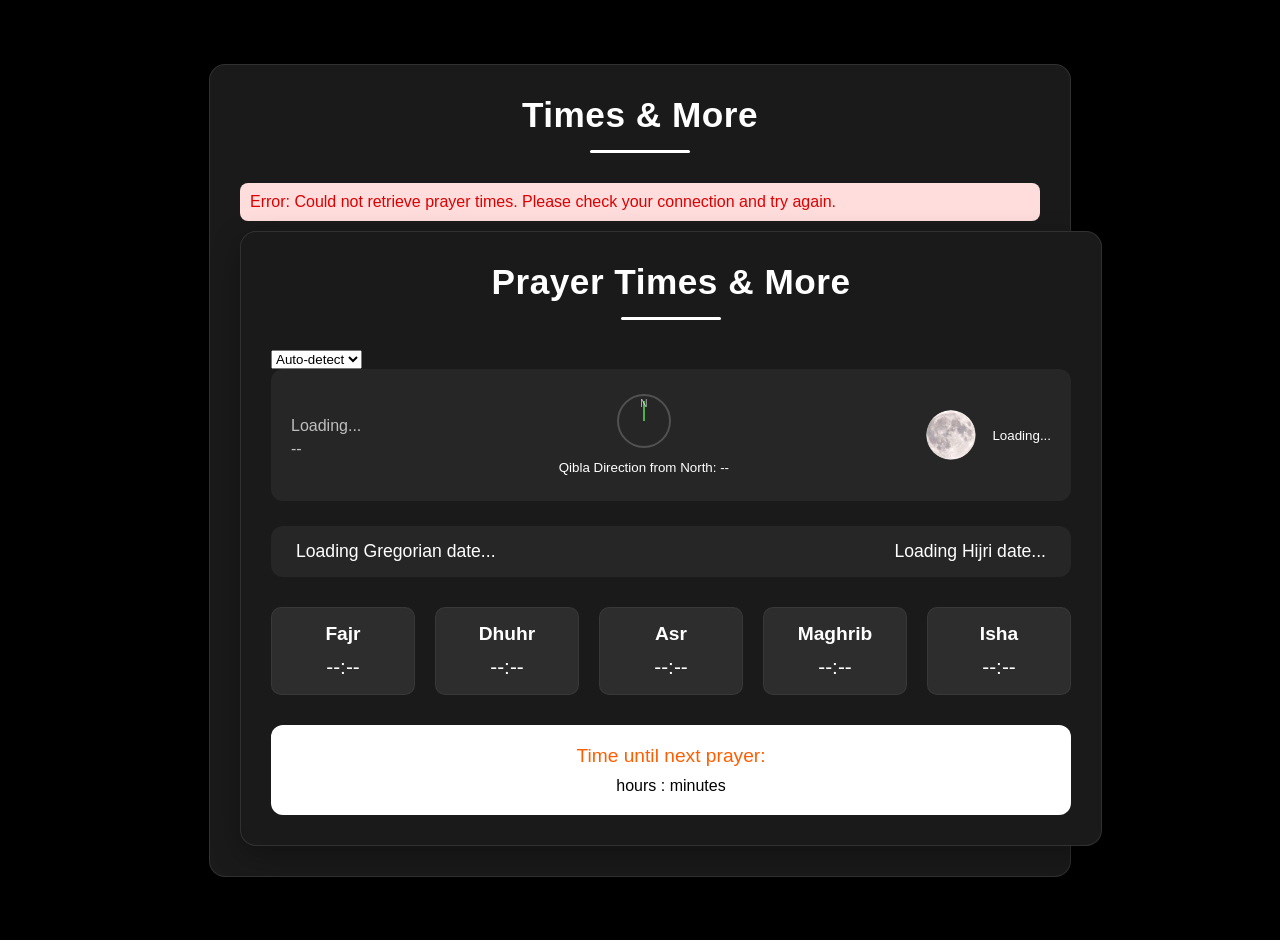
==== index.html @ 04f55c71 "added french and arabic language support." ====
<!DOCTYPE html>
<html lang="en">
<head>
	<meta charset="UTF-8">
	<meta name="viewport" content="width=device-width, initial-scale=1.0">
	<title>Naël's Times & More</title>
	<link rel="stylesheet" href="static/style.css">
	<link rel="icon" type="image/x-icon" href="static/favicon.ico">
</head>
<body>
	<div class="container">
		<div class="header">
			<h1>Times & More</h1>
		</div>
		<div class="container">
			<div class="header">
				<h1 data-translate="title">Prayer Times & More</h1>
			</div>
			
			<div class="language-selector">
				<select id="language-select">
					<option value="auto" data-translate="auto-detect">Auto-detect</option>
					<option value="en">English</option>
					<option value="ar">العربية</option>
					<option value="fr">Français</option>
				</select>
			</div>
		<div class="info-row">
			<div class="location">
				<span id="location-display">Loading...</span>
				<span id="timezone-display">--</span>
			</div>
			
			<div class="qibla-container">
				<div class="compass">
					<div class="north-indicator"></div>
					<div id="qibla-arrow" class="qibla-arrow"></div>
					<span class="compass-label north">N</span>
				</div>
				<small>Qibla Direction from North: <span id="qibla-direction">--</span></small>
			</div>
			
			<div class="moon-container">
				<moon-phase id="moon-phase"></moon-phase>
				<div class="moon-info">
					<small id="moon-phase-text">Loading...</small>
				</div>
			</div>
		</div>
		
		<div class="dates">
			<div id="gregorian-date">Loading Gregorian date...</div>
			<div id="hijri-date">Loading Hijri date...</div>
		</div>
		
		<div class="prayer-times">
			<div class="prayer" id="fajr">
				<div class="prayer-name">Fajr</div>
				<div class="time">--:--</div>
			</div>
			<div class="prayer" id="dhuhr">
				<div class="prayer-name">Dhuhr</div>
				<div class="time">--:--</div>
			</div>
			<div class="prayer" id="asr">
				<div class="prayer-name">Asr</div>
				<div class="time">--:--</div>
			</div>
			<div class="prayer" id="maghrib">
				<div class="prayer-name">Maghrib</div>
				<div class="time">--:--</div>
			</div>
			<div class="prayer" id="isha">
				<div class="prayer-name">Isha</div>
				<div class="time">--:--</div>
			</div>
		</div>
		
		<div class="countdown-container">
			<div class="countdown-label">
				Time until next prayer: <span id="next-prayer-name"></span>
			</div>
			 <div id="countdown-timer"></div> hours : minutes
		</div>
	</div>

	<script src="static/script.js"></script>
</body>
</html>
---- static/style.css ----
:root {
	--primary: #000;
	--secondary: #000;
	--accent: #000;
	--dark: #000;
	--darker: #000;
	--light: #fff;
	--card-bg: #fff;
}

body {
	background-color: #000;
	color: #fff;
	font-family: 'Segoe UI', Tahoma, Geneva, Verdana, sans-serif;
	margin: 0;
	padding: 20px;
	display: flex;
	justify-content: center;
	align-items: center;
	min-height: 100vh;
}

.container {
	width: 100%;
	max-width: 800px;
	background-color: #1a1a1a;
	border-radius: 16px;
	padding: 30px;
	box-shadow: 0 10px 30px rgba(0,0,0,0.3);
	border: 1px solid rgba(255,255,255,0.1);
}

.header {
	text-align: center;
	margin-bottom: 30px;
	position: relative;
}

.header h1 {
	color: var(--light);
	margin: 0;
	font-size: 2.2rem;
	font-weight: 600;
	letter-spacing: 0.5px;
}

.header::after {
	content: '';
	display: block;
	width: 100px;
	height: 3px;
	background: var(--light);
	margin: 15px auto 0;
	border-radius: 3px;
}

.info-row {
	display: flex;
	justify-content: space-between;
	align-items: center;
	gap: 20px;
	margin-bottom: 25px;
	background: rgba(255,255,255,0.05);
	padding: 15px 20px;
	border-radius: 12px;
}

.location {
	font-size: 1.3rem;
}

.location span {
	display: block;
	font-size: 1rem;
	color: rgba(255,255,255,0.7);
	margin-top: 5px;
}

.moon-container {
  display: flex;
  align-items: center;
  gap: 1rem;
  color: white;
}

moon-phase {
  width: 50px;
  height: 50px;
  border-radius: 50%;
  position: relative;
  overflow: hidden;
  display: inline-block;
  background: #1a1a1a;
}

moon-phase::before {
  content: '';
  position: absolute;
  inset: 0;
  background: url('moon.png') center/cover;
  filter: brightness(1.2) contrast(1.1);
}

moon-phase::after {
  content: '';
  position: absolute;
  inset: 0;
  background: #000;
  border-radius: var(--_btlr, 0) var(--_btrr, 0) var(--_bbrr, 0) var(--_bblr, 0);
  filter: var(--moon-phase-mask-filter, blur(var(--moon-phase-blur, 0px)));
  height: 100%;
  inset-inline: var(--_ii, auto 0);
  opacity: var(--moon-phase-mask-opacity, .85);
  width: var(--_w);
}

/* Phase-specific styles */
[phase*="first quarter"],
[phase*="waxing"] {
  --_ii: 0 auto;
}

[phase*="crescent"],
[phase*="first quarter"],
[phase*="waxing"] {
  --_bblr: 100%;
  --_btlr: 100%;
}

[phase*="crescent"],
[phase*="last quarter"],
[phase*="waning"] {
  --_btrr: 100%;
  --_bbrr: 100%;
}

[phase*="gibbous"]::after {
  border-radius: 0;
  width: 100%;
}

/* Correct mask direction */
[phase="waxing gibbous"]::after {
  mask: radial-gradient(circle at 0% 50%,
    #0000 calc(100% - var(--_w)),
    #000 calc(100% - var(--_w) + 1px + (2 * var(--moon-phase-blur))));
}

[phase="waning gibbous"]::after {
  mask: radial-gradient(circle at 100% 50%,
    #0000 calc(100% - var(--_w)),
    #000 calc(100% - var(--_w) + 1px + (2 * var(--moon-phase-blur))));
}


.dates {
	display: flex;
	justify-content: space-between;
	background: rgba(255,255,255,0.05);
	padding: 15px 25px;
	border-radius: 12px;
	margin-bottom: 30px;
	font-size: 1.1rem;
}

.prayer-times {
	display: grid;
	grid-template-columns: repeat(5, 1fr);
	gap: 20px;
	margin-bottom: 30px;
}

.prayer {
	text-align: center;
	padding: 15px;
	background-color: #2d2d2d;
	color: #fff;
	border-radius: 10px;
	transition: all 0.3s ease;
	border: 1px solid rgba(255,255,255,0.05);
}

.prayer:hover {
	transform: translateY(-5px);
	box-shadow: 0 5px 15px rgba(0,0,0,0.2);
}

.prayer.next {
	background-color: #fff;
	color: #000000;
	transform: scale(1.05);
	box-shadow: none;
	position: relative;
	z-index: 1;
}

.prayer.next::after {
	content: 'NEXT';
	position: absolute;
	top: -10px;
	right: -10px;
	background: var(--light);
	color: var(--dark);
	font-size: 0.7rem;
	font-weight: bold;
	padding: 3px 8px;
	border-radius: 10px;
}

.prayer-name {
	font-weight: 600;
	margin-bottom: 10px;
	font-size: 1.2rem;
}

.time {
	font-size: 1.3rem;
	font-weight: 500;
	color: inherit;
}

.countdown-container {
	text-align: center;
	background: #fff;
	padding: 20px;
	border-radius: 12px;
	margin-top: 20px;
	color: #000000;
}

.countdown-label {
	font-size: 1.2rem;
	margin-bottom: 10px;
	color: #ff5e00;
	font-family: 'Segoe UI', Tahoma, Geneva, Verdana, sans-serif;
}

.countdown-label span,
#next-prayer-name {
	font-weight: 600;
	color: #ff5e00;
	font-family: 'Segoe UI', Tahoma, Geneva, Verdana, sans-serif;
}

#countdown-timer {
	font-size: 2.5rem;
	font-weight: 700;
	color: #000;
	font-family: 'Segoe UI', Tahoma, Geneva, Verdana, sans-serif;
	letter-spacing: 2px;
}

.qibla-container {
	text-align: center;
	padding: 10px;
}

.compass {
	width: 50px;
	height: 50px;
	border-radius: 50%;
	border: 2px solid rgba(255,255,255,0.2);
	position: relative;
	margin: 0 auto 10px;
}

.qibla-arrow {
	position: absolute;
	top: 50%;
	left: 50%;
	width: 2px;
	height: 20px;
	background: linear-gradient(to bottom, #4CAF50 50%, #4CAF50 50%);
	transform-origin: center bottom;
	margin-left: -1px;
	margin-top: -20px;
}
.compass-label {
	position: absolute;
	font-size: 10px;
	color: rgba(255,255,255,0.7);
}

.compass-label.north {
	top: 2px;
	left: 50%;
	transform: translateX(-50%);
}

@media (max-width: 768px) {
	.prayer-times {
		grid-template-columns: 1fr 1fr;
		gap: 15px;
	}
	
	.info-row, .dates {
		flex-direction: column;
		gap: 15px;
		align-items: flex-start;
	}

	.info-row {
		flex-direction: column;
		gap: 15px;
		align-items: center;
		text-align: center;
	}
	
	.location {
		width: 100%;
		text-align: center;
	}
}
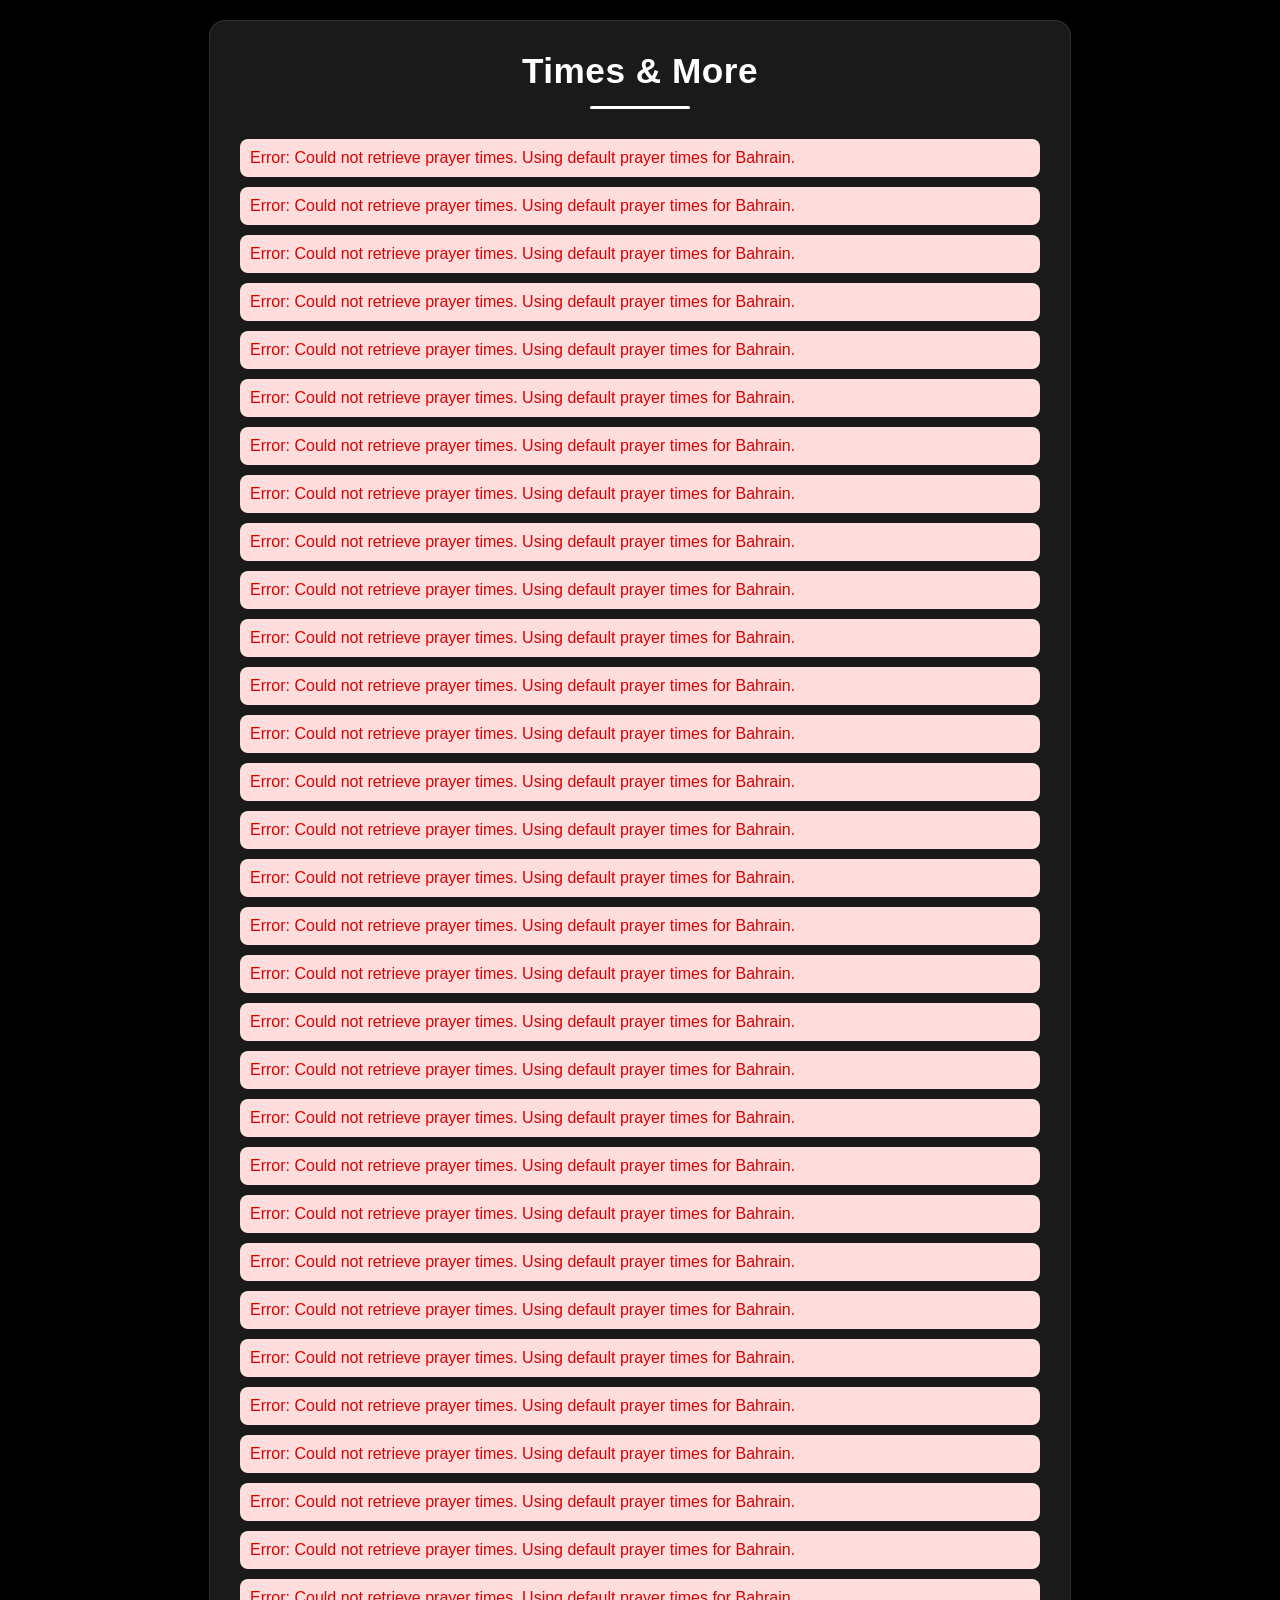
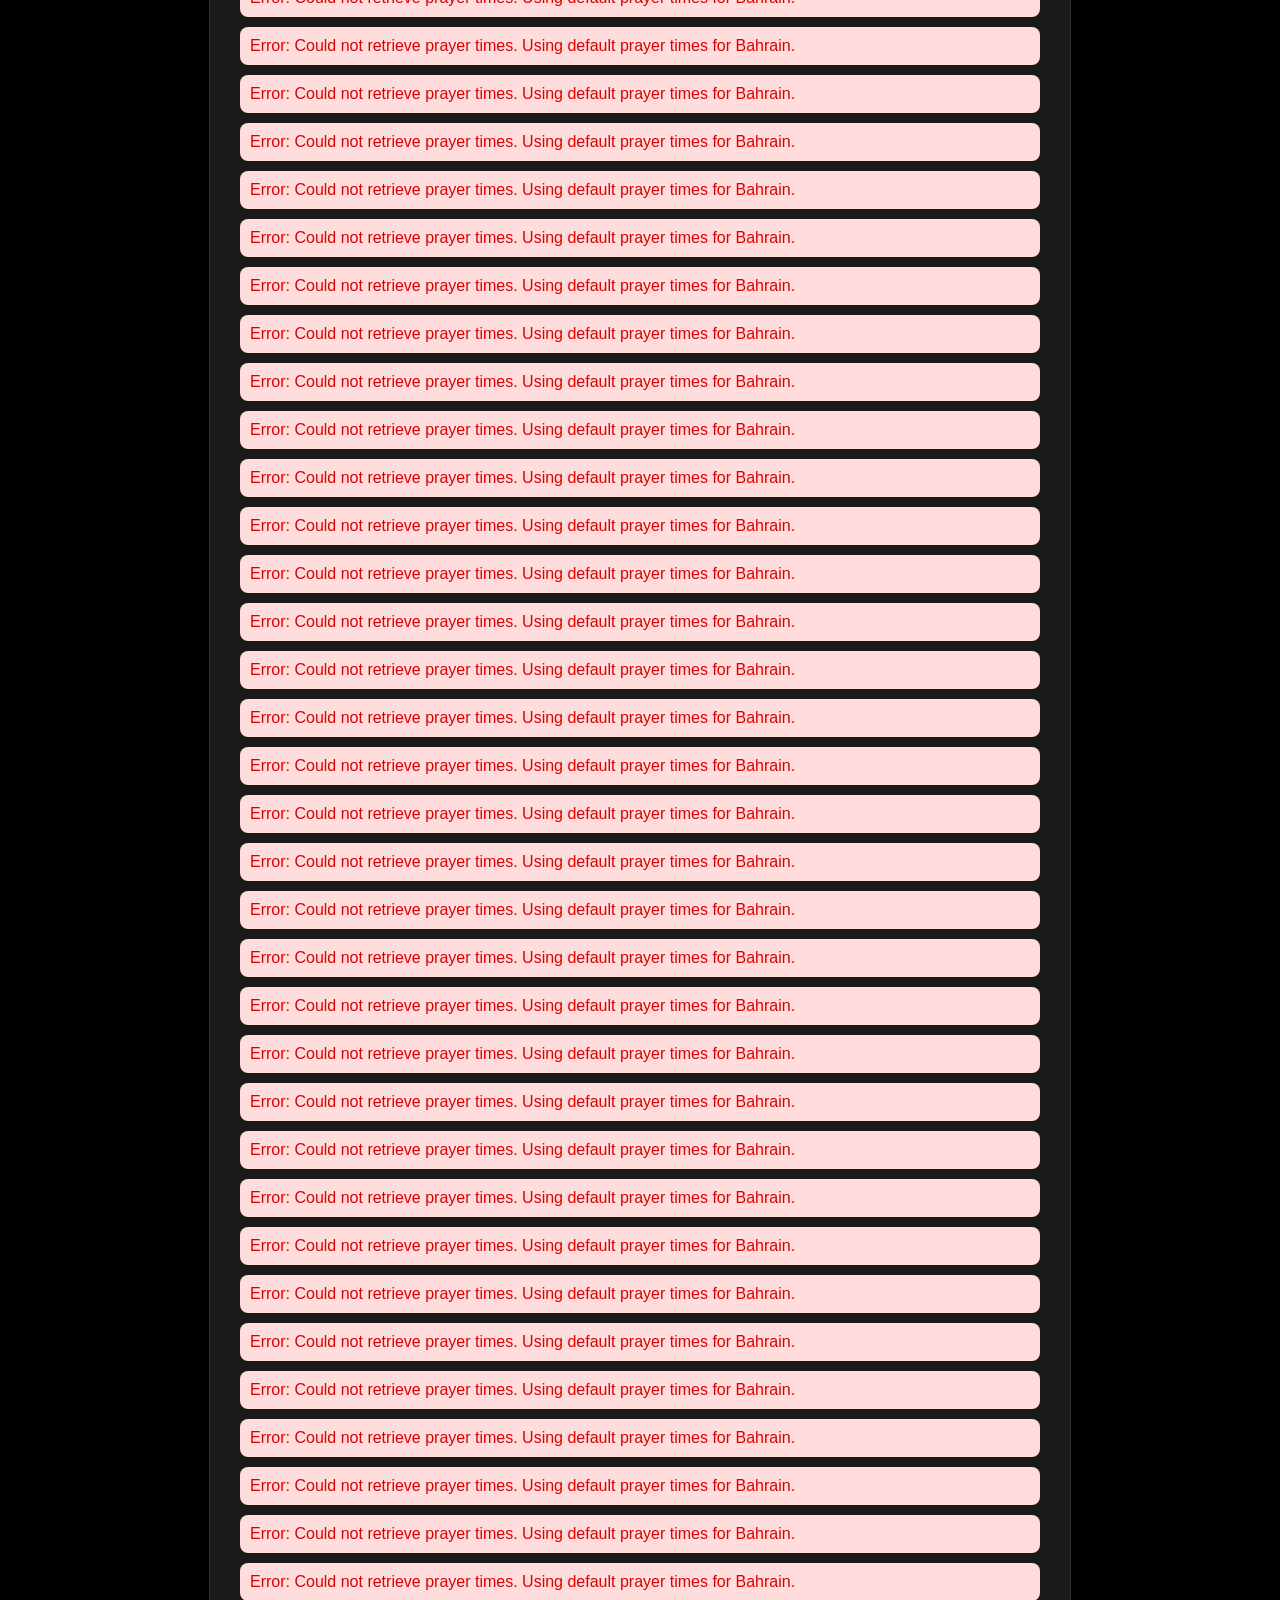
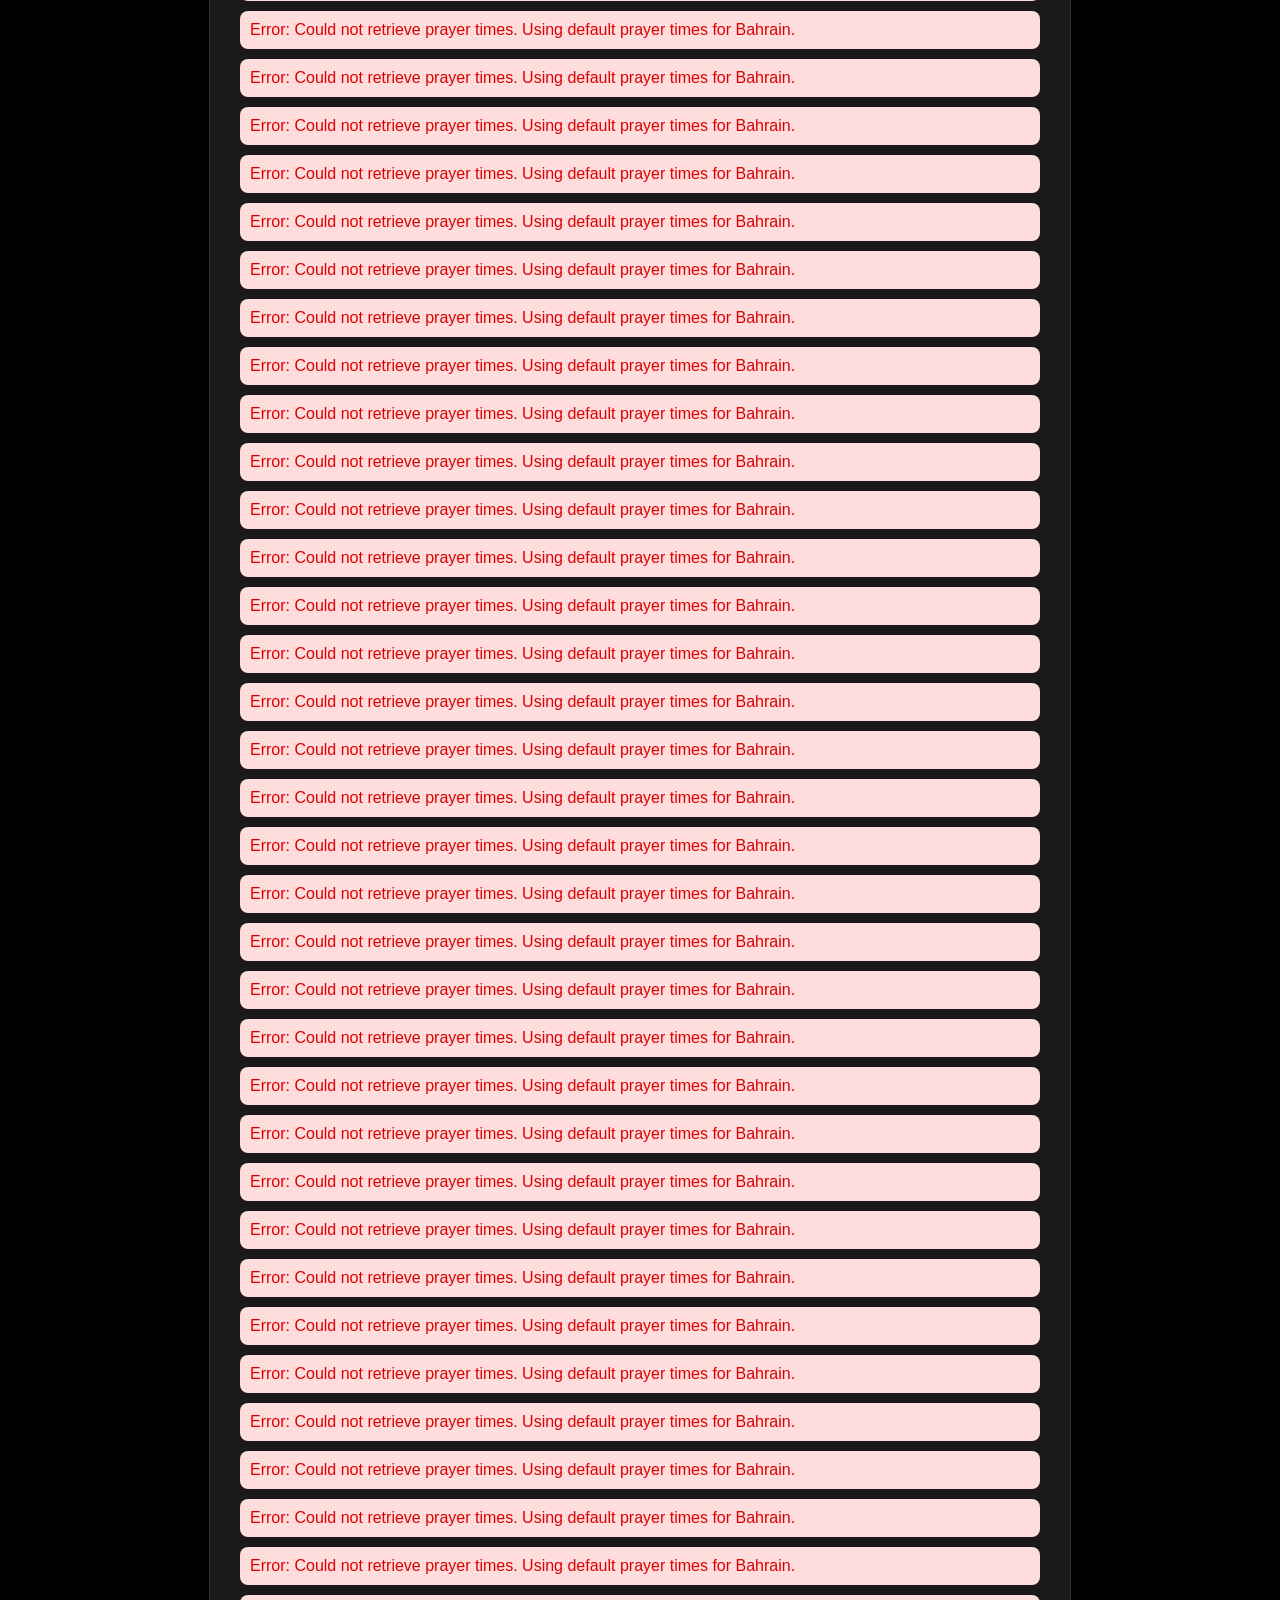
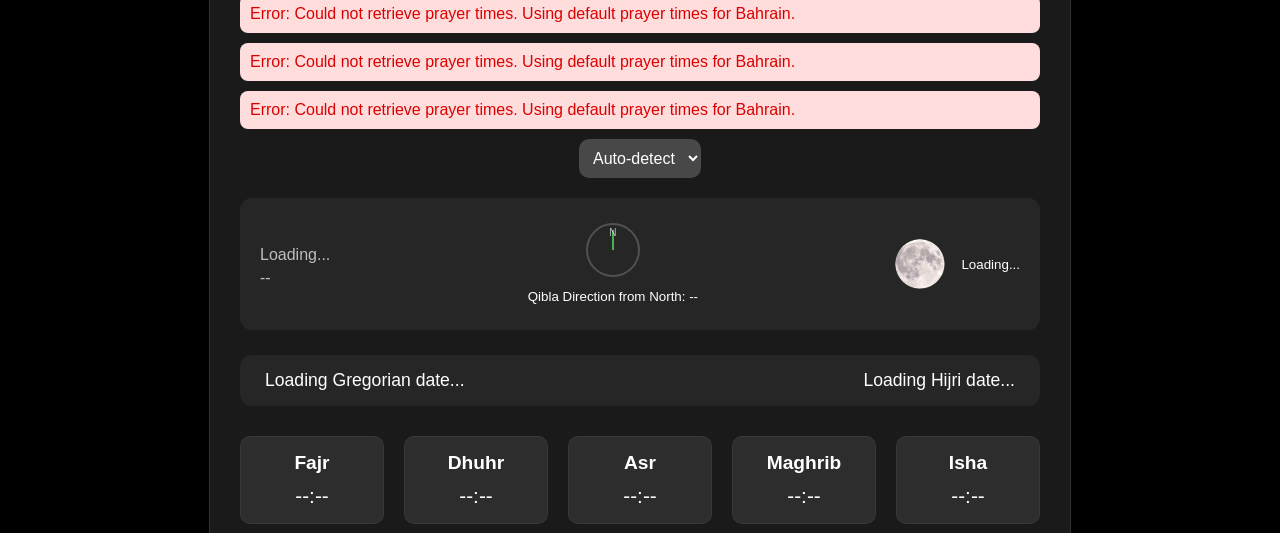
==== commit ff27a928: "major fix, added mutli-language support : english, french, arabic. refining of geolocation function." ====
--- a/index.html
+++ b/index.html
@@ -1,89 +1,87 @@
 <!DOCTYPE html>
 <html lang="en">
 <head>
-	<meta charset="UTF-8">
-	<meta name="viewport" content="width=device-width, initial-scale=1.0">
-	<title>Naël's Times & More</title>
-	<link rel="stylesheet" href="static/style.css">
-	<link rel="icon" type="image/x-icon" href="static/favicon.ico">
+    <meta charset="UTF-8">
+    <meta name="viewport" content="width=device-width, initial-scale=1.0">
+    <title>Naël's Times & More</title>
+    <link rel="stylesheet" href="static/style.css">
+    <link rel="icon" type="image/x-icon" href="static/favicon.ico">
 </head>
 <body>
-	<div class="container">
-		<div class="header">
-			<h1>Times & More</h1>
-		</div>
-		<div class="container">
-			<div class="header">
-				<h1 data-translate="title">Prayer Times & More</h1>
-			</div>
-			
-			<div class="language-selector">
-				<select id="language-select">
-					<option value="auto" data-translate="auto-detect">Auto-detect</option>
-					<option value="en">English</option>
-					<option value="ar">العربية</option>
-					<option value="fr">Français</option>
-				</select>
-			</div>
-		<div class="info-row">
-			<div class="location">
-				<span id="location-display">Loading...</span>
-				<span id="timezone-display">--</span>
-			</div>
-			
-			<div class="qibla-container">
-				<div class="compass">
-					<div class="north-indicator"></div>
-					<div id="qibla-arrow" class="qibla-arrow"></div>
-					<span class="compass-label north">N</span>
-				</div>
-				<small>Qibla Direction from North: <span id="qibla-direction">--</span></small>
-			</div>
-			
-			<div class="moon-container">
-				<moon-phase id="moon-phase"></moon-phase>
-				<div class="moon-info">
-					<small id="moon-phase-text">Loading...</small>
-				</div>
-			</div>
-		</div>
-		
-		<div class="dates">
-			<div id="gregorian-date">Loading Gregorian date...</div>
-			<div id="hijri-date">Loading Hijri date...</div>
-		</div>
-		
-		<div class="prayer-times">
-			<div class="prayer" id="fajr">
-				<div class="prayer-name">Fajr</div>
-				<div class="time">--:--</div>
-			</div>
-			<div class="prayer" id="dhuhr">
-				<div class="prayer-name">Dhuhr</div>
-				<div class="time">--:--</div>
-			</div>
-			<div class="prayer" id="asr">
-				<div class="prayer-name">Asr</div>
-				<div class="time">--:--</div>
-			</div>
-			<div class="prayer" id="maghrib">
-				<div class="prayer-name">Maghrib</div>
-				<div class="time">--:--</div>
-			</div>
-			<div class="prayer" id="isha">
-				<div class="prayer-name">Isha</div>
-				<div class="time">--:--</div>
-			</div>
-		</div>
-		
-		<div class="countdown-container">
-			<div class="countdown-label">
-				Time until next prayer: <span id="next-prayer-name"></span>
-			</div>
-			 <div id="countdown-timer"></div> hours : minutes
-		</div>
-	</div>
+    <div class="container">
+        <div class="header">
+            <h1>Times & More</h1>
+        </div>
+        <button id="notify-btn" style="display:none">Test Notifications</button>
+        <div class="language-selector">
+            <select id="language-select">
+                <option value="auto" data-translate="auto-detect">Auto-detect</option>
+                <option value="en">English</option>
+                <option value="ar">العربية</option>
+                <option value="fr">Français</option>
+            </select>
+        </div>
+        
+        <div class="info-row">
+            <div class="location">
+                <span id="location-display">Loading...</span>
+                <span id="timezone-display">--</span>
+            </div>
+            
+            <div class="qibla-container">
+                <div class="compass">
+                    <div class="north-indicator"></div>
+                    <div id="qibla-arrow" class="qibla-arrow"></div>
+                    <span class="compass-label north">N</span>
+                </div>
+                <small>Qibla Direction from North: <span id="qibla-direction">--</span></small>
+            </div>
+            
+            <div class="moon-container">
+                <moon-phase id="moon-phase"></moon-phase>
+                <div class="moon-info">
+                    <small id="moon-phase-text">Loading...</small>
+                </div>
+            </div>
+        </div>
+        
+        <div class="dates">
+            <div id="gregorian-date">Loading Gregorian date...</div>
+            <div id="hijri-date">Loading Hijri date...</div>
+        </div>
+        
+        <div class="prayer-times">
+            <div class="prayer" id="fajr">
+                <div class="prayer-name">Fajr</div>
+                <div class="time">--:--</div>
+            </div>
+            <div class="prayer" id="dhuhr">
+                <div class="prayer-name">Dhuhr</div>
+                <div class="time">--:--</div>
+            </div>
+            <div class="prayer" id="asr">
+                <div class="prayer-name">Asr</div>
+                <div class="time">--:--</div>
+            </div>
+            <div class="prayer" id="maghrib">
+                <div class="prayer-name">Maghrib</div>
+                <div class="time">--:--</div>
+            </div>
+            <div class="prayer" id="isha">
+                <div class="prayer-name">Isha</div>
+                <div class="time">--:--</div>
+            </div>
+        </div>
+        
+        <div class="countdown-container">
+            <div class="countdown-label">
+                Time until next prayer: <span id="next-prayer-name"></span>
+            </div>
+            <div id="countdown-timer"></div>
+        </div>
+    </div>
 
-	<script src="static/script.js"></script>
+    <script src="static/languagesupport.js"></script>
+    <script src="static/script.js"></script>
 </body>
-</html>
+</html>
--- a/static/style.css
+++ b/static/style.css
@@ -42,6 +42,25 @@
 	font-size: 2.2rem;
 	font-weight: 600;
 	letter-spacing: 0.5px;
+}
+
+.language-selector {
+	text-align: center;
+	margin-bottom: 20px;
+}
+
+.language-selector select {
+	background: rgba(255, 255, 255, 0.2);
+	color: white;
+	border: none;
+	padding: 10px;
+	border-radius: 10px;
+	font-size: 1em;
+}
+
+.language-selector select option {
+	background: #333;
+	color: white;
 }
 
 .header::after {
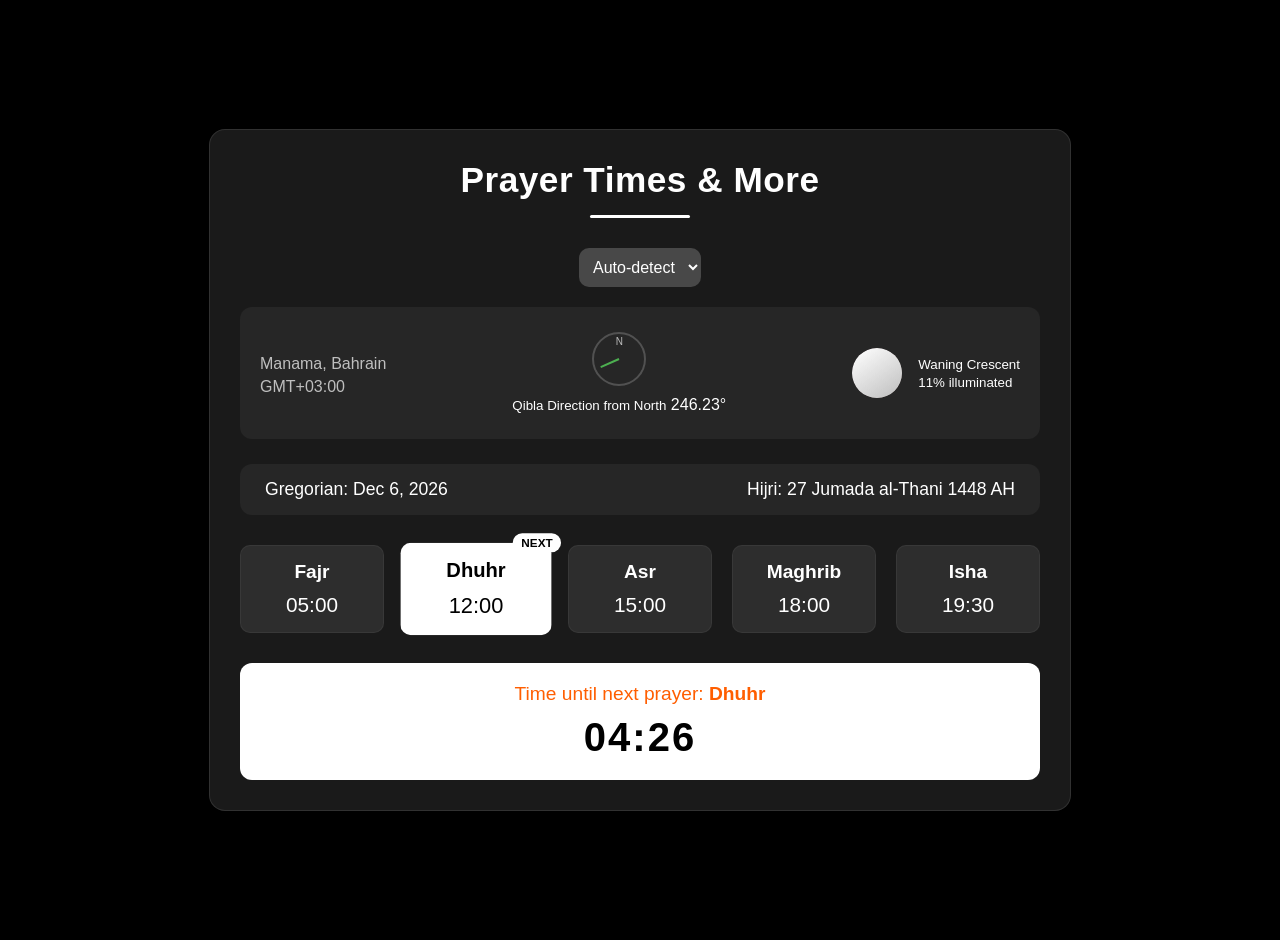
==== commit 9fd7f83e: "fixed issue where moon doesnt show" ====
--- a/index.html
+++ b/index.html
@@ -10,9 +10,9 @@
 <body>
     <div class="container">
         <div class="header">
-            <h1>Times & More</h1>
+            <h1 data-translate="title">Times & More</h1>
         </div>
-        <button id="notify-btn" style="display:none">Test Notifications</button>
+        <button id="notify-btn" style="display:none" data-translate="test-notification">Test Notifications</button>
         <div class="language-selector">
             <select id="language-select">
                 <option value="auto" data-translate="auto-detect">Auto-detect</option>
@@ -24,7 +24,7 @@
         
         <div class="info-row">
             <div class="location">
-                <span id="location-display">Loading...</span>
+                <span id="location-display" data-translate="loading">Loading...</span>
                 <span id="timezone-display">--</span>
             </div>
             
@@ -34,47 +34,48 @@
                     <div id="qibla-arrow" class="qibla-arrow"></div>
                     <span class="compass-label north">N</span>
                 </div>
-                <small>Qibla Direction from North: <span id="qibla-direction">--</span></small>
+                <small data-translate="qibla-direction">Qibla Direction from North: </small>
+                <span id="qibla-direction">--</span>
             </div>
             
             <div class="moon-container">
                 <moon-phase id="moon-phase"></moon-phase>
                 <div class="moon-info">
-                    <small id="moon-phase-text">Loading...</small>
+                    <small id="moon-phase-text" data-translate="loading">Loading...</small>
                 </div>
             </div>
         </div>
         
         <div class="dates">
-            <div id="gregorian-date">Loading Gregorian date...</div>
-            <div id="hijri-date">Loading Hijri date...</div>
+            <div id="gregorian-date" data-translate="loading-gregorian">Loading Gregorian date...</div>
+            <div id="hijri-date" data-translate="loading-hijri">Loading Hijri date...</div>
         </div>
         
         <div class="prayer-times">
             <div class="prayer" id="fajr">
-                <div class="prayer-name">Fajr</div>
+                <div class="prayer-name" data-translate="fajr">Fajr</div>
                 <div class="time">--:--</div>
             </div>
             <div class="prayer" id="dhuhr">
-                <div class="prayer-name">Dhuhr</div>
+                <div class="prayer-name" data-translate="dhuhr">Dhuhr</div>
                 <div class="time">--:--</div>
             </div>
             <div class="prayer" id="asr">
-                <div class="prayer-name">Asr</div>
+                <div class="prayer-name" data-translate="asr">Asr</div>
                 <div class="time">--:--</div>
             </div>
             <div class="prayer" id="maghrib">
-                <div class="prayer-name">Maghrib</div>
+                <div class="prayer-name" data-translate="maghrib">Maghrib</div>
                 <div class="time">--:--</div>
             </div>
             <div class="prayer" id="isha">
-                <div class="prayer-name">Isha</div>
+                <div class="prayer-name" data-translate="isha">Isha</div>
                 <div class="time">--:--</div>
             </div>
         </div>
         
         <div class="countdown-container">
-            <div class="countdown-label">
+            <div class="countdown-label" data-translate="time-until">
                 Time until next prayer: <span id="next-prayer-name"></span>
             </div>
             <div id="countdown-timer"></div>
--- a/static/style.css
+++ b/static/style.css
@@ -103,75 +103,54 @@
 }
 
 moon-phase {
-  width: 50px;
-  height: 50px;
-  border-radius: 50%;
-  position: relative;
-  overflow: hidden;
-  display: inline-block;
-  background: #1a1a1a;
-}
-
-moon-phase::before {
-  content: '';
-  position: absolute;
-  inset: 0;
-  background: url('moon.png') center/cover;
-  filter: brightness(1.2) contrast(1.1);
-}
-
-moon-phase::after {
-  content: '';
-  position: absolute;
-  inset: 0;
-  background: #000;
-  border-radius: var(--_btlr, 0) var(--_btrr, 0) var(--_bbrr, 0) var(--_bblr, 0);
-  filter: var(--moon-phase-mask-filter, blur(var(--moon-phase-blur, 0px)));
-  height: 100%;
-  inset-inline: var(--_ii, auto 0);
-  opacity: var(--moon-phase-mask-opacity, .85);
-  width: var(--_w);
-}
-
-/* Phase-specific styles */
-[phase*="first quarter"],
-[phase*="waxing"] {
-  --_ii: 0 auto;
-}
-
-[phase*="crescent"],
-[phase*="first quarter"],
-[phase*="waxing"] {
-  --_bblr: 100%;
-  --_btlr: 100%;
-}
-
-[phase*="crescent"],
-[phase*="last quarter"],
-[phase*="waning"] {
-  --_btrr: 100%;
-  --_bbrr: 100%;
-}
-
-[phase*="gibbous"]::after {
-  border-radius: 0;
-  width: 100%;
-}
-
-/* Correct mask direction */
-[phase="waxing gibbous"]::after {
-  mask: radial-gradient(circle at 0% 50%,
-    #0000 calc(100% - var(--_w)),
-    #000 calc(100% - var(--_w) + 1px + (2 * var(--moon-phase-blur))));
-}
-
-[phase="waning gibbous"]::after {
-  mask: radial-gradient(circle at 100% 50%,
-    #0000 calc(100% - var(--_w)),
-    #000 calc(100% - var(--_w) + 1px + (2 * var(--moon-phase-blur))));
-}
-
-
+	width: 50px;
+	height: 50px;
+	border-radius: 50%;
+	position: relative;
+	overflow: hidden;
+	display: inline-block;
+	background: #1a1a1a url('/static/moon.png') no-repeat center center;
+  }
+  
+  moon-phase::before {
+	content: '';
+	position: absolute;
+	inset: 0;
+	background: linear-gradient(145deg, #ccc, #999);
+	border-radius: 50%;
+	filter: brightness(1.2) contrast(1.1);
+  }
+  
+  moon-phase::after {
+	content: '';
+	position: absolute;
+	background: #000;
+	height: 100%;
+	opacity: 0.85;
+  }
+
+  /* Waxing phases (right side illuminated) */
+  [phase*="Waxing"]::after {
+	right: 0;
+	border-radius: 100% 0 0 100%/50%;
+	width: calc(100% - var(--_w));
+  }
+  
+  /* Waning phases (left side illuminated) */
+  [phase*="Waning"]::after {
+	left: 0;
+	border-radius: 0 100% 100% 0/50%;
+	width: calc(100% - var(--_w));
+  }
+  
+  /* Full and New Moon */
+  [phase="Full Moon"]::after {
+	display: none;
+  }
+  
+  [phase="New Moon"]::after {
+	width: 100%;
+  }
 .dates {
 	display: flex;
 	justify-content: space-between;
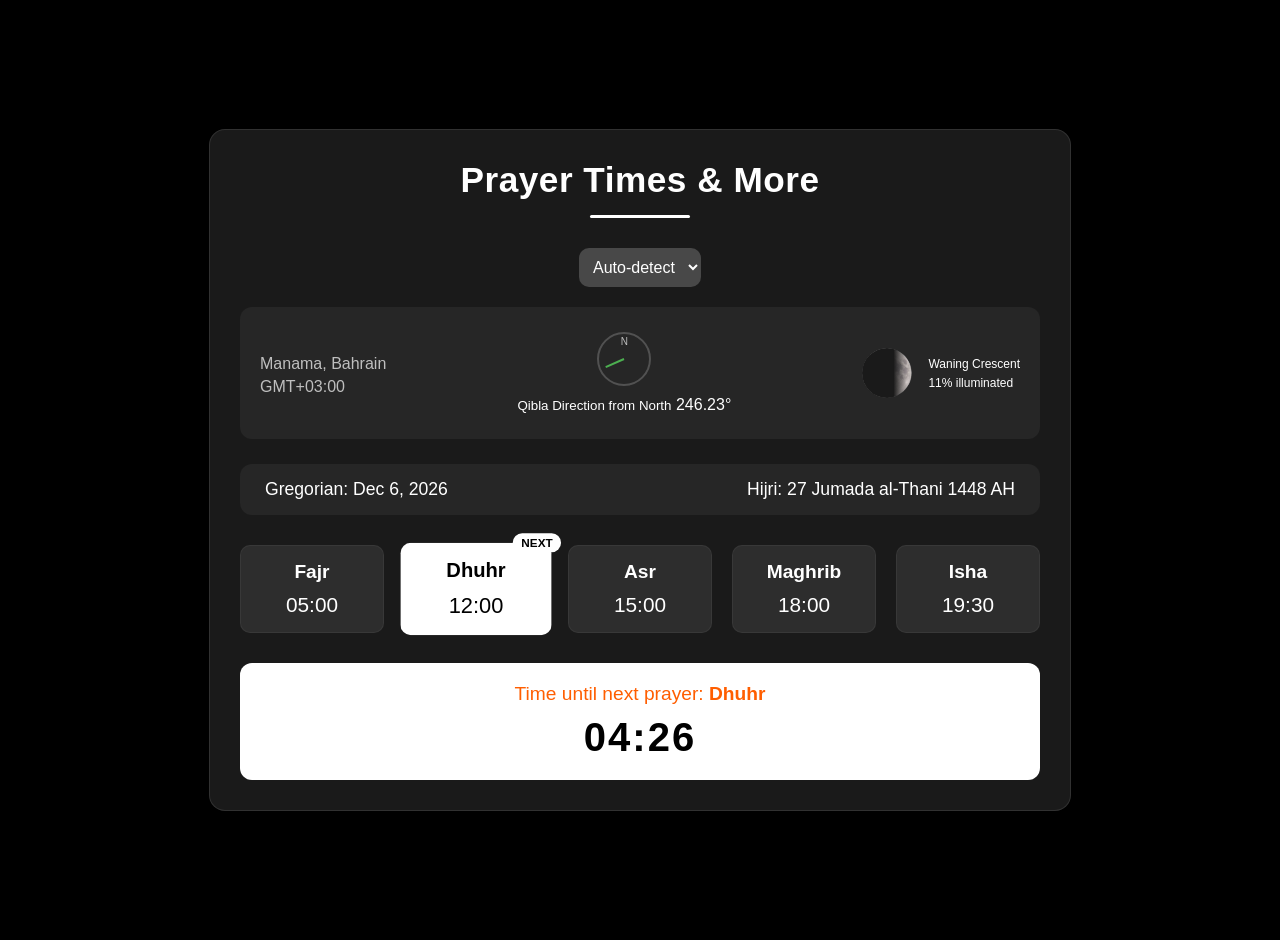
==== commit 457ca8f6: "finally fixed the moon. minor fixes" ====
--- a/index.html
+++ b/index.html
@@ -39,11 +39,11 @@
             </div>
             
             <div class="moon-container">
-                <moon-phase id="moon-phase"></moon-phase>
-                <div class="moon-info">
-                    <small id="moon-phase-text" data-translate="loading">Loading...</small>
-                </div>
-            </div>
+				<moon-phase id="moon-phase"></moon-phase>
+				<div class="moon-info">
+				  <small id="moon-phase-text">Loading...</small>
+				</div>
+			  </div>
         </div>
         
         <div class="dates">
--- a/static/style.css
+++ b/static/style.css
@@ -96,10 +96,16 @@
 }
 
 .moon-container {
-  display: flex;
-  align-items: center;
-  gap: 1rem;
-  color: white;
+	display: flex;
+	align-items: center;
+	gap: 1rem;
+	color: white;
+}
+
+.moon-info {
+	font-size: 0.9rem;
+	text-align: left;
+	line-height: 1.3;
 }
 
 moon-phase {
@@ -107,50 +113,37 @@
 	height: 50px;
 	border-radius: 50%;
 	position: relative;
+	display: inline-block;
+	background-image: url('./moon.png');
+	background-size: cover;
+	background-position: center;
 	overflow: hidden;
-	display: inline-block;
-	background: #1a1a1a url('/static/moon.png') no-repeat center center;
-  }
-  
-  moon-phase::before {
+}
+
+moon-phase::after {
 	content: '';
 	position: absolute;
-	inset: 0;
-	background: linear-gradient(145deg, #ccc, #999);
-	border-radius: 50%;
-	filter: brightness(1.2) contrast(1.1);
-  }
-  
-  moon-phase::after {
-	content: '';
-	position: absolute;
-	background: #000;
+	top: 0;
+	right: 0;
+	width: calc(100% - var(--illumination, 50%));
 	height: 100%;
-	opacity: 0.85;
-  }
-
-  /* Waxing phases (right side illuminated) */
-  [phase*="Waxing"]::after {
-	right: 0;
-	border-radius: 100% 0 0 100%/50%;
-	width: calc(100% - var(--_w));
-  }
-  
-  /* Waning phases (left side illuminated) */
-  [phase*="Waning"]::after {
+	background: linear-gradient(90deg, transparent, #1a1a1a 30%);
+}
+
+[phase="New Moon"]::after {
+	width: 100%;
+	background: #1a1a1a;
+}
+
+[phase="Full Moon"]::after {
+	display: none;
+}
+
+[phase*="Waning"]::after {
 	left: 0;
-	border-radius: 0 100% 100% 0/50%;
-	width: calc(100% - var(--_w));
-  }
-  
-  /* Full and New Moon */
-  [phase="Full Moon"]::after {
-	display: none;
-  }
-  
-  [phase="New Moon"]::after {
-	width: 100%;
-  }
+	right: auto;
+	background: linear-gradient(90deg, #1a1a1a 70%, transparent);
+}
 .dates {
 	display: flex;
 	justify-content: space-between;
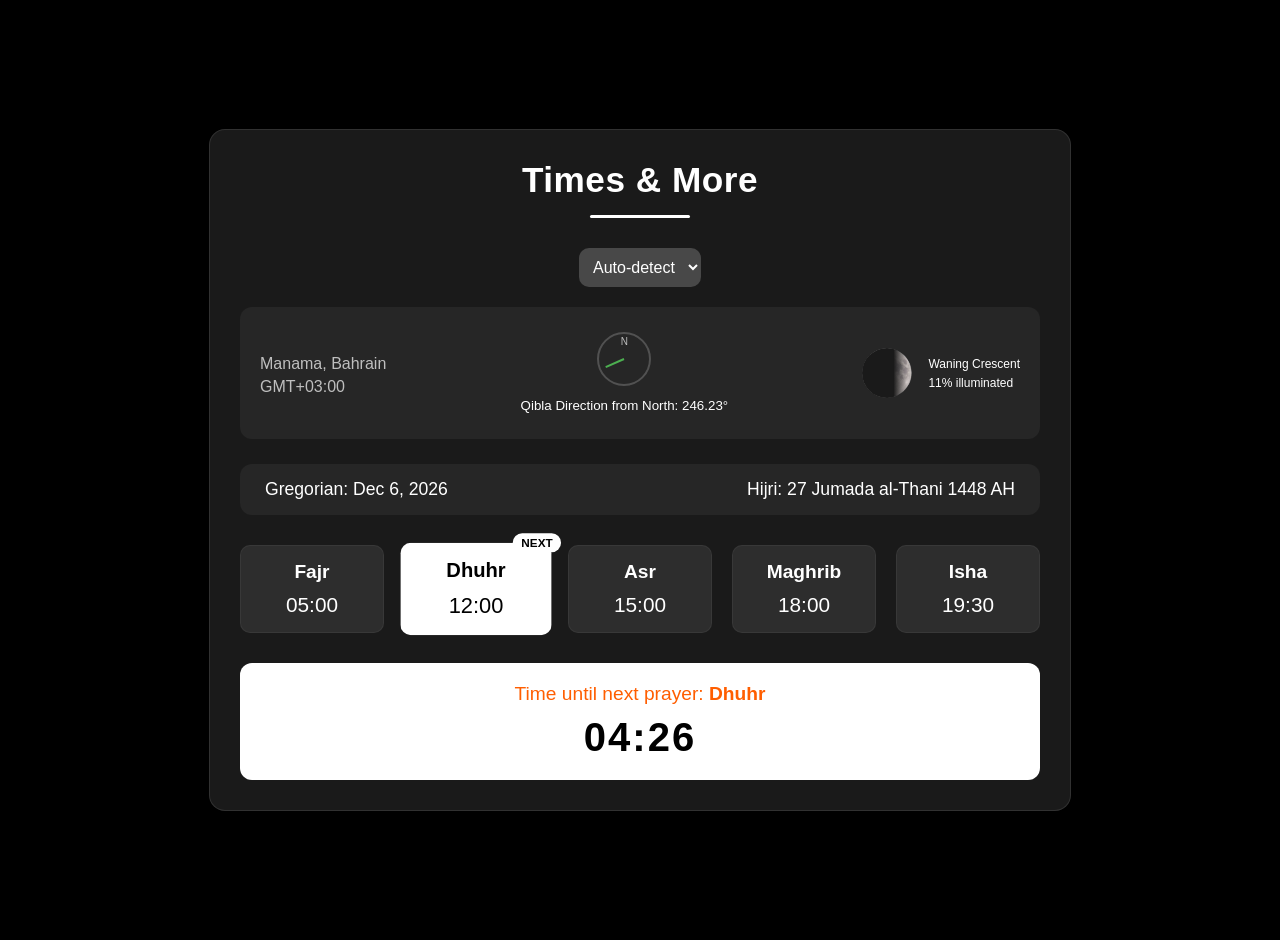
==== commit 5313e199: "Merge branch 'production' into beta" ====
--- a/index.html
+++ b/index.html
@@ -10,9 +10,9 @@
 <body>
     <div class="container">
         <div class="header">
-            <h1 data-translate="title">Times & More</h1>
+            <h1>Times & More</h1>
         </div>
-        <button id="notify-btn" style="display:none" data-translate="test-notification">Test Notifications</button>
+        <button id="notify-btn" style="display:none">Test Notifications</button>
         <div class="language-selector">
             <select id="language-select">
                 <option value="auto" data-translate="auto-detect">Auto-detect</option>
@@ -24,7 +24,7 @@
         
         <div class="info-row">
             <div class="location">
-                <span id="location-display" data-translate="loading">Loading...</span>
+                <span id="location-display">Loading...</span>
                 <span id="timezone-display">--</span>
             </div>
             
@@ -34,48 +34,47 @@
                     <div id="qibla-arrow" class="qibla-arrow"></div>
                     <span class="compass-label north">N</span>
                 </div>
-                <small data-translate="qibla-direction">Qibla Direction from North: </small>
-                <span id="qibla-direction">--</span>
+                <small>Qibla Direction from North: <span id="qibla-direction">--</span></small>
             </div>
             
             <div class="moon-container">
-				<moon-phase id="moon-phase"></moon-phase>
-				<div class="moon-info">
-				  <small id="moon-phase-text">Loading...</small>
-				</div>
-			  </div>
+                <moon-phase id="moon-phase"></moon-phase>
+                <div class="moon-info">
+                    <small id="moon-phase-text">Loading...</small>
+                </div>
+            </div>
         </div>
         
         <div class="dates">
-            <div id="gregorian-date" data-translate="loading-gregorian">Loading Gregorian date...</div>
-            <div id="hijri-date" data-translate="loading-hijri">Loading Hijri date...</div>
+            <div id="gregorian-date">Loading Gregorian date...</div>
+            <div id="hijri-date">Loading Hijri date...</div>
         </div>
         
         <div class="prayer-times">
             <div class="prayer" id="fajr">
-                <div class="prayer-name" data-translate="fajr">Fajr</div>
+                <div class="prayer-name">Fajr</div>
                 <div class="time">--:--</div>
             </div>
             <div class="prayer" id="dhuhr">
-                <div class="prayer-name" data-translate="dhuhr">Dhuhr</div>
+                <div class="prayer-name">Dhuhr</div>
                 <div class="time">--:--</div>
             </div>
             <div class="prayer" id="asr">
-                <div class="prayer-name" data-translate="asr">Asr</div>
+                <div class="prayer-name">Asr</div>
                 <div class="time">--:--</div>
             </div>
             <div class="prayer" id="maghrib">
-                <div class="prayer-name" data-translate="maghrib">Maghrib</div>
+                <div class="prayer-name">Maghrib</div>
                 <div class="time">--:--</div>
             </div>
             <div class="prayer" id="isha">
-                <div class="prayer-name" data-translate="isha">Isha</div>
+                <div class="prayer-name">Isha</div>
                 <div class="time">--:--</div>
             </div>
         </div>
         
         <div class="countdown-container">
-            <div class="countdown-label" data-translate="time-until">
+            <div class="countdown-label">
                 Time until next prayer: <span id="next-prayer-name"></span>
             </div>
             <div id="countdown-timer"></div>
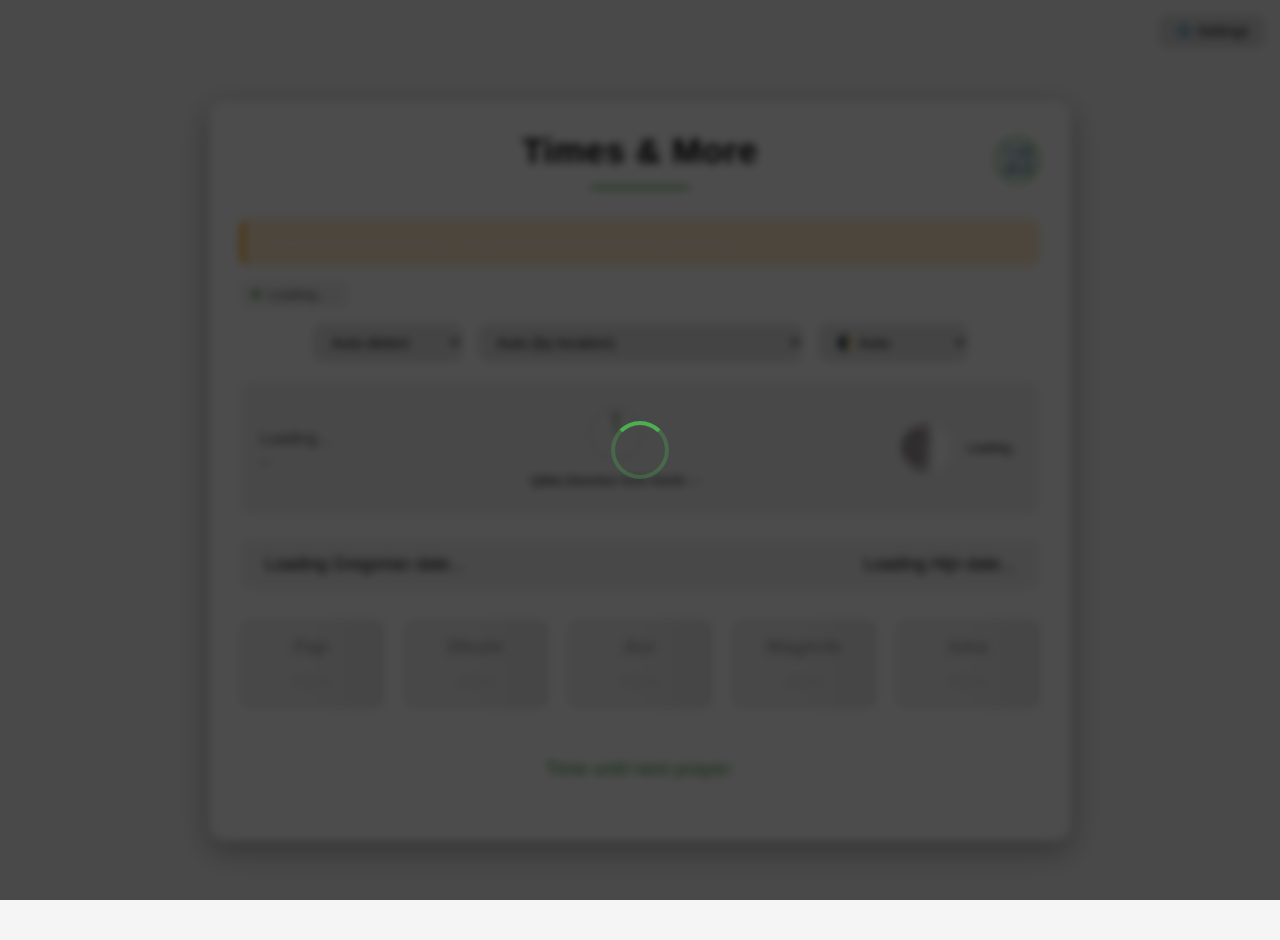
==== commit 94c9ef83: "patches & feature add" ====
--- a/index.html
+++ b/index.html
@@ -3,85 +3,212 @@
 <head>
     <meta charset="UTF-8">
     <meta name="viewport" content="width=device-width, initial-scale=1.0">
+    <meta name="description" content="Islamic prayer times, Qibla direction, moon phase, and Hijri calendar">
+    <meta name="theme-color" content="#4CAF50">
+    <meta name="apple-mobile-web-app-capable" content="yes">
+    <meta name="apple-mobile-web-app-status-bar-style" content="black-translucent">
+    <meta http-equiv="Content-Security-Policy" content="default-src 'self'; img-src 'self' data: https:; style-src 'self' 'unsafe-inline'; script-src 'self' 'unsafe-inline'; connect-src 'self' https://api.aladhan.com https://nominatim.openstreetmap.org;">
+    <link rel="manifest" href="/manifest.json">
     <title>Naël's Times & More</title>
     <link rel="stylesheet" href="static/style.css">
     <link rel="icon" type="image/x-icon" href="static/favicon.ico">
 </head>
 <body>
-    <div class="container">
-        <div class="header">
+    <div id="loading-overlay" class="loading-overlay" hidden>
+        <div class="spinner" role="status" aria-label="Loading"></div>
+    </div>
+    
+    <a href="#main-content" class="skip-to-main">Skip to main content</a>
+    <main class="container" role="main" id="main-content">
+        <header class="header">
             <h1>Times & More</h1>
-        </div>
-        <button id="notify-btn" style="display:none">Test Notifications</button>
-        <div class="language-selector">
-            <select id="language-select">
-                <option value="auto" data-translate="auto-detect">Auto-detect</option>
-                <option value="en">English</option>
-                <option value="ar">العربية</option>
-                <option value="fr">Français</option>
-            </select>
-        </div>
-        
-        <div class="info-row">
-            <div class="location">
-                <span id="location-display">Loading...</span>
-                <span id="timezone-display">--</span>
-            </div>
-            
-            <div class="qibla-container">
-                <div class="compass">
-                    <div class="north-indicator"></div>
-                    <div id="qibla-arrow" class="qibla-arrow"></div>
-                    <span class="compass-label north">N</span>
+            <button id="refresh-btn" class="refresh-btn" aria-label="Refresh prayer times" title="Refresh prayer times">
+                🔄
+            </button>
+        </header>
+        
+        <div id="status-indicator" class="status-indicator" hidden>
+            <span class="status-dot"></span>
+            <span id="status-text">Loading...</span>
+            <span id="last-updated" class="last-updated" aria-label="Last updated"></span>
+        </div>
+        
+        <button id="settings-toggle" class="settings-toggle" aria-label="Toggle settings" aria-expanded="false">
+            ⚙️ Settings
+        </button>
+        
+        <div id="settings-panel" class="settings-panel" hidden aria-label="Application settings">
+            <h3>Notification Settings</h3>
+            <div class="setting-item">
+                <label for="enable-notifications">
+                    <input type="checkbox" id="enable-notifications" aria-describedby="notifications-desc">
+                    Enable Prayer Notifications
+                </label>
+                <small id="notifications-desc">Receive notifications at prayer times</small>
+            </div>
+
+            <div class="setting-item">
+                <label for="advance-notif">
+                    Advance notification
+                </label>
+                <select id="advance-notif" aria-label="Advance notification minutes">
+                    <option value="0">At prayer time</option>
+                    <option value="5">5 minutes before</option>
+                    <option value="10">10 minutes before</option>
+                    <option value="15">15 minutes before</option>
+                </select>
+            </div>
+
+            <div class="setting-item">
+                <label for="notification-sound">
+                    <input type="checkbox" id="notification-sound" aria-describedby="sound-desc">
+                    Play Notification Sound
+                </label>
+                <small id="sound-desc">Play a sound with notifications</small>
+            </div>
+
+            <div class="setting-item">
+                <label for="asr-school">Asr method</label>
+                <select id="asr-school" aria-label="Asr juristic method">
+                    <option value="0">Standard (Shafi/Maliki/Hanbali)</option>
+                    <option value="1">Hanafi</option>
+                </select>
+            </div>
+
+            <div class="setting-item">
+                <label for="time-adjust">Prayer time adjustment</label>
+                <select id="time-adjust" aria-label="Prayer time adjustment minutes">
+                    <option value="0">0 min</option>
+                    <option value="-2">-2 min</option>
+                    <option value="-1">-1 min</option>
+                    <option value="1">+1 min</option>
+                    <option value="2">+2 min</option>
+                </select>
+                <small>Applies to all prayers (local adjustment)</small>
+            </div>
+
+            <div class="setting-item">
+                <label for="high-contrast">
+                    <input type="checkbox" id="high-contrast">
+                    High contrast
+                </label>
+            </div>
+
+            <div class="setting-item settings-actions">
+                <button id="test-notification-btn" class="btn-secondary">Test Notification</button>
+                <button id="share-btn" class="btn-secondary">Share</button>
+                <button id="export-ics-btn" class="btn-secondary">Export iCal</button>
+                <button id="install-btn" class="btn-secondary" hidden>Install App</button>
+            </div>
+        </div>
+        <div class="settings-row">
+            <div class="language-selector" role="region" aria-label="Language selection">
+                <label for="language-select" class="visually-hidden">Select language</label>
+                <select id="language-select" aria-label="Choose your preferred language">
+                    <option value="auto" data-translate="auto-detect">Auto-detect</option>
+                    <option value="en">English</option>
+                    <option value="ar">العربية</option>
+                    <option value="fr">Français</option>
+                </select>
+            </div>
+            
+            <div class="calculation-selector" role="region" aria-label="Prayer calculation method">
+                <label for="calculation-select" class="visually-hidden">Select prayer calculation method</label>
+                <select id="calculation-select" aria-label="Choose prayer calculation method">
+                    <option value="auto">Auto (by location)</option>
+                    <option value="2">ISNA (North America)</option>
+                    <option value="3">MWL (Europe, Far East)</option>
+                    <option value="4">Umm al-Qura (Saudi Arabia)</option>
+                    <option value="5">Egyptian General Authority</option>
+                    <option value="1">University of Islamic Sciences, Karachi</option>
+                    <option value="7">Institute of Geophysics, Tehran</option>
+                    <option value="12">Union of Islamic Organizations of France</option>
+                    <option value="15">Kuwait</option>
+                    <option value="16">Qatar</option>
+                </select>
+            </div>
+            
+            <div class="theme-selector" role="region" aria-label="Theme selection">
+                <label for="theme-select" class="visually-hidden">Select theme</label>
+                <select id="theme-select" aria-label="Choose color theme">
+                    <option value="auto">🌓 Auto</option>
+                    <option value="light">☀️ Light</option>
+                    <option value="dark">🌙 Dark</option>
+                </select>
+            </div>
+        </div>
+        
+        <div class="info-row" role="region" aria-label="Location, Qibla, and Moon Phase information">
+            <div class="location" role="status" aria-live="polite">
+                <span id="location-display" aria-label="Current location">Loading...</span>
+                <span id="timezone-display" aria-label="Timezone">--</span>
+            </div>
+            
+            <div class="qibla-container" role="region" aria-label="Qibla direction compass">
+                <div class="compass" role="img" aria-label="Compass showing Qibla direction">
+                    <div class="north-indicator" aria-hidden="true"></div>
+                    <div id="qibla-arrow" class="qibla-arrow" aria-hidden="true"></div>
+                    <span class="compass-label north" aria-label="North direction">N</span>
                 </div>
-                <small>Qibla Direction from North: <span id="qibla-direction">--</span></small>
-            </div>
-            
-            <div class="moon-container">
-                <moon-phase id="moon-phase"></moon-phase>
+                <small>Qibla Direction from North: <span id="qibla-direction" aria-live="polite">--</span></small>
+            </div>
+            
+            <div class="moon-container" role="region" aria-label="Current moon phase">
+                <moon-phase id="moon-phase" role="img" aria-label="Moon phase visualization"></moon-phase>
                 <div class="moon-info">
-                    <small id="moon-phase-text">Loading...</small>
+                    <small id="moon-phase-text" aria-live="polite">Loading...</small>
                 </div>
             </div>
         </div>
         
-        <div class="dates">
-            <div id="gregorian-date">Loading Gregorian date...</div>
-            <div id="hijri-date">Loading Hijri date...</div>
-        </div>
-        
-        <div class="prayer-times">
-            <div class="prayer" id="fajr">
-                <div class="prayer-name">Fajr</div>
-                <div class="time">--:--</div>
-            </div>
-            <div class="prayer" id="dhuhr">
-                <div class="prayer-name">Dhuhr</div>
-                <div class="time">--:--</div>
-            </div>
-            <div class="prayer" id="asr">
-                <div class="prayer-name">Asr</div>
-                <div class="time">--:--</div>
-            </div>
-            <div class="prayer" id="maghrib">
-                <div class="prayer-name">Maghrib</div>
-                <div class="time">--:--</div>
-            </div>
-            <div class="prayer" id="isha">
-                <div class="prayer-name">Isha</div>
-                <div class="time">--:--</div>
-            </div>
-        </div>
-        
-        <div class="countdown-container">
+        <section class="dates" role="region" aria-label="Current dates">
+            <div id="gregorian-date" aria-label="Gregorian calendar date">Loading Gregorian date...</div>
+            <div id="hijri-date" aria-label="Hijri calendar date">Loading Hijri date...</div>
+        </section>
+        
+        <section class="prayer-times" role="region" aria-label="Islamic prayer times">
+            <article class="prayer" id="fajr" role="article" aria-labelledby="fajr-name">
+                <div class="prayer-name" id="fajr-name">Fajr</div>
+                <div class="time" aria-label="Fajr prayer time">--:--</div>
+            </article>
+            <article class="prayer" id="dhuhr" role="article" aria-labelledby="dhuhr-name">
+                <div class="prayer-name" id="dhuhr-name">Dhuhr</div>
+                <div class="time" aria-label="Dhuhr prayer time">--:--</div>
+            </article>
+            <article class="prayer" id="asr" role="article" aria-labelledby="asr-name">
+                <div class="prayer-name" id="asr-name">Asr</div>
+                <div class="time" aria-label="Asr prayer time">--:--</div>
+            </article>
+            <article class="prayer" id="maghrib" role="article" aria-labelledby="maghrib-name">
+                <div class="prayer-name" id="maghrib-name">Maghrib</div>
+                <div class="time" aria-label="Maghrib prayer time">--:--</div>
+            </article>
+            <article class="prayer" id="isha" role="article" aria-labelledby="isha-name">
+                <div class="prayer-name" id="isha-name">Isha</div>
+                <div class="time" aria-label="Isha prayer time">--:--</div>
+            </article>
+        </section>
+        
+        <aside class="countdown-container" role="complementary" aria-label="Countdown to next prayer" aria-live="polite">
             <div class="countdown-label">
                 Time until next prayer: <span id="next-prayer-name"></span>
             </div>
-            <div id="countdown-timer"></div>
-        </div>
-    </div>
+            <div id="countdown-timer" aria-label="Time remaining"></div>
+        </aside>
+    </main>
 
     <script src="static/languagesupport.js"></script>
     <script src="static/script.js"></script>
+    <script>
+        // Register Service Worker for offline support
+        if ('serviceWorker' in navigator) {
+            window.addEventListener('load', () => {
+                navigator.serviceWorker.register('/service-worker.js')
+                    .catch(() => {
+                        // Service worker registration failed - continue without offline support
+                    });
+            });
+        }
+    </script>
 </body>
 </html>
--- a/static/style.css
+++ b/static/style.css
@@ -1,16 +1,377 @@
 :root {
 	--primary: #000;
 	--secondary: #000;
-	--accent: #000;
+	--accent: #4CAF50;
 	--dark: #000;
 	--darker: #000;
 	--light: #fff;
 	--card-bg: #fff;
+	--green: #4CAF50;
+	--green-dark: #388E3C;
+}
+
+/* Light theme */
+[data-theme="light"] {
+	--bg-color: #f5f5f5;
+	--container-bg: #ffffff;
+	--text-color: #000000;
+	--text-secondary: rgba(0, 0, 0, 0.7);
+	--card-bg: #f9f9f9;
+	--border-color: rgba(0, 0, 0, 0.1);
+	--info-row-bg: rgba(0, 0, 0, 0.05);
+	--prayer-bg: #f0f0f0;
+	--prayer-hover: #e8e8e8;
+	--countdown-bg: #ffffff;
+	--countdown-text: #000000;
+	--select-bg: rgba(0, 0, 0, 0.1);
+	--select-hover: rgba(0, 0, 0, 0.15);
+}
+
+/* Dark theme (default) */
+[data-theme="dark"] {
+	--bg-color: #000;
+	--container-bg: #1a1a1a;
+	--text-color: #fff;
+	--text-secondary: rgba(255, 255, 255, 0.7);
+	--card-bg: #fff;
+	--border-color: rgba(255, 255, 255, 0.1);
+	--info-row-bg: rgba(255, 255, 255, 0.05);
+	--prayer-bg: #2d2d2d;
+	--prayer-hover: #3d3d3d;
+	--countdown-bg: #fff;
+	--countdown-text: #000;
+	--select-bg: rgba(255, 255, 255, 0.2);
+	--select-hover: rgba(255, 255, 255, 0.3);
+}
+
+/* Accessibility - visually hidden but accessible to screen readers */
+.visually-hidden {
+	position: absolute;
+	width: 1px;
+	height: 1px;
+	padding: 0;
+	margin: -1px;
+	overflow: hidden;
+	clip: rect(0, 0, 0, 0);
+	white-space: nowrap;
+	border-width: 0;
+}
+
+/* Focus styles for keyboard navigation */
+*:focus {
+	outline: 2px solid var(--green);
+	outline-offset: 2px;
+}
+
+button:focus,
+select:focus {
+	outline: 3px solid var(--green);
+	outline-offset: 3px;
+}
+
+/* Skip to main content link for keyboard users */
+.skip-to-main {
+	position: absolute;
+	left: -9999px;
+	z-index: 999;
+	padding: 1em;
+	background-color: var(--green);
+	color: white;
+	text-decoration: none;
+}
+
+.skip-to-main:focus {
+	left: 50%;
+	transform: translateX(-50%);
+	top: 1em;
+}
+
+/* User notification styles */
+.user-notification {
+	padding: 15px 20px;
+	margin: 15px 0;
+	border-radius: 10px;
+	font-size: 0.95rem;
+	transition: opacity 0.3s ease;
+	opacity: 1;
+}
+
+.user-notification.info {
+	background-color: rgba(33, 150, 243, 0.2);
+	border-left: 4px solid #2196F3;
+	color: #e3f2fd;
+}
+
+.user-notification.warning {
+	background-color: rgba(255, 152, 0, 0.2);
+	border-left: 4px solid #FF9800;
+	color: #fff3e0;
+}
+
+.user-notification.error {
+	background-color: rgba(244, 67, 54, 0.2);
+	border-left: 4px solid #f44336;
+	color: #ffebee;
+}
+
+.user-notification.success {
+	background-color: rgba(76, 175, 80, 0.2);
+	border-left: 4px solid var(--green);
+	color: #e8f5e9;
+}
+
+/* Settings toggle button */
+.settings-toggle {
+	position: absolute;
+	top: 15px;
+	right: 15px;
+	background: var(--select-bg, rgba(255, 255, 255, 0.2));
+	color: var(--text-color, white);
+	border: none;
+	padding: 8px 16px;
+	border-radius: 8px;
+	cursor: pointer;
+	font-size: 0.9rem;
+	transition: all 0.3s ease;
+	z-index: 10;
+}
+
+.settings-toggle:hover {
+	background: var(--select-hover, rgba(255, 255, 255, 0.3));
+	transform: scale(1.05);
+}
+
+/* Settings panel */
+.settings-panel {
+	background: var(--info-row-bg, rgba(255, 255, 255, 0.05));
+	border-radius: 12px;
+	padding: 20px;
+	margin-bottom: 20px;
+	border: 1px solid var(--border-color, rgba(255, 255, 255, 0.1));
+	transition: all 0.3s ease;
+}
+
+.settings-panel[hidden] {
+	display: none;
+}
+
+.settings-panel h3 {
+	margin: 0 0 15px 0;
+	color: var(--text-color, white);
+	font-size: 1.2rem;
+	border-bottom: 2px solid var(--green);
+	padding-bottom: 10px;
+}
+
+.setting-item {
+	margin-bottom: 15px;
+}
+
+.setting-item label {
+	display: flex;
+	align-items: center;
+	cursor: pointer;
+	font-size: 1rem;
+	color: var(--text-color, white);
+	gap: 10px;
+}
+
+.setting-item select {
+	margin-top: 8px;
+	width: 100%;
+	max-width: 420px;
+	background: var(--select-bg, rgba(255, 255, 255, 0.2));
+	color: var(--text-color, white);
+	border: none;
+	padding: 10px 12px;
+	border-radius: 8px;
+}
+
+.setting-item select option {
+	background: var(--prayer-bg, #333);
+	color: var(--text-color, white);
+}
+
+.settings-actions {
+	display: flex;
+	flex-wrap: wrap;
+	gap: 10px;
+}
+
+.setting-item input[type="checkbox"] {
+	width: 20px;
+	height: 20px;
+	cursor: pointer;
+	accent-color: var(--green);
+}
+
+.setting-item small {
+	display: block;
+	margin-left: 30px;
+	color: var(--text-secondary, rgba(255, 255, 255, 0.7));
+	font-size: 0.85rem;
+	margin-top: 5px;
+}
+
+.btn-secondary {
+	background: var(--green);
+	color: white;
+	border: none;
+	padding: 10px 20px;
+	border-radius: 8px;
+	cursor: pointer;
+	font-size: 0.95rem;
+	transition: all 0.3s ease;
+	margin-top: 10px;
+}
+
+.btn-secondary:hover {
+	background: var(--green-dark);
+	transform: translateY(-2px);
+	box-shadow: 0 4px 8px rgba(0, 0, 0, 0.2);
+}
+
+.btn-secondary:active {
+	transform: translateY(0);
+}
+
+/* Loading spinner */
+.loading-overlay {
+	position: fixed;
+	top: 0;
+	left: 0;
+	right: 0;
+	bottom: 0;
+	background: rgba(0, 0, 0, 0.7);
+	display: flex;
+	justify-content: center;
+	align-items: center;
+	z-index: 9999;
+	backdrop-filter: blur(4px);
+}
+
+.loading-overlay[hidden] {
+	display: none;
+}
+
+.spinner {
+	width: 50px;
+	height: 50px;
+	border: 4px solid rgba(76, 175, 80, 0.3);
+	border-top: 4px solid var(--green);
+	border-radius: 50%;
+	animation: spin 1s linear infinite;
+}
+
+@keyframes spin {
+	0% { transform: rotate(0deg); }
+	100% { transform: rotate(360deg); }
+}
+
+/* Loading skeleton for prayer times */
+.prayer.loading {
+	background: linear-gradient(90deg, var(--prayer-bg, #2d2d2d) 25%, var(--prayer-hover, #3d3d3d) 50%, var(--prayer-bg, #2d2d2d) 75%);
+	background-size: 200% 100%;
+	animation: loading 1.5s ease-in-out infinite;
+}
+
+@keyframes loading {
+	0% { background-position: 200% 0; }
+	100% { background-position: -200% 0; }
+}
+
+.prayer.loading .prayer-name,
+.prayer.loading .time {
+	opacity: 0.3;
+}
+
+/* Inline loading indicator */
+.inline-loader {
+	display: inline-block;
+	width: 14px;
+	height: 14px;
+	border: 2px solid rgba(255, 255, 255, 0.3);
+	border-top: 2px solid white;
+	border-radius: 50%;
+	animation: spin 0.8s linear infinite;
+	margin-left: 8px;
+	vertical-align: middle;
+}
+
+/* Status indicator */
+.status-indicator {
+	display: inline-flex;
+	align-items: center;
+	gap: 8px;
+	font-size: 0.85rem;
+	color: var(--text-secondary, rgba(255, 255, 255, 0.7));
+	padding: 6px 12px;
+	background: var(--info-row-bg, rgba(255, 255, 255, 0.05));
+	border-radius: 6px;
+	margin-bottom: 15px;
+}
+
+.status-indicator .status-dot {
+	width: 8px;
+	height: 8px;
+	border-radius: 50%;
+	background: var(--green);
+	animation: pulse 2s ease-in-out infinite;
+}
+
+.status-indicator.offline .status-dot {
+	background: #ff9800;
+}
+
+.status-indicator .last-updated {
+	margin-left: auto;
+	font-size: 0.8rem;
+	opacity: 0.8;
+}
+
+@keyframes pulse {
+	0%, 100% { opacity: 1; }
+	50% { opacity: 0.5; }
+}
+
+/* Reduced motion support */
+@media (prefers-reduced-motion: reduce) {
+	*, *::before, *::after {
+		animation-duration: 0.01ms !important;
+		animation-iteration-count: 1 !important;
+		transition-duration: 0.01ms !important;
+		scroll-behavior: auto !important;
+	}
+}
+
+/* High contrast mode */
+[data-contrast="high"] {
+	--bg-color: #000000;
+	--container-bg: #000000;
+	--text-color: #ffffff;
+	--text-secondary: #ffffff;
+	--border-color: #ffffff;
+	--info-row-bg: #000000;
+	--prayer-bg: #000000;
+	--prayer-hover: #000000;
+	--select-bg: #000000;
+	--select-hover: #111111;
+}
+
+[data-contrast="high"] .container {
+	box-shadow: none;
+}
+
+[data-contrast="high"] .prayer,
+[data-contrast="high"] .settings-panel,
+[data-contrast="high"] .info-row,
+[data-contrast="high"] .dates {
+	border: 2px solid #ffffff;
 }
 
 body {
-	background-color: #000;
-	color: #fff;
+	background-color: var(--bg-color, #000);
+	color: var(--text-color, #fff);
 	font-family: 'Segoe UI', Tahoma, Geneva, Verdana, sans-serif;
 	margin: 0;
 	padding: 20px;
@@ -18,16 +379,18 @@
 	justify-content: center;
 	align-items: center;
 	min-height: 100vh;
+	transition: background-color 0.3s ease, color 0.3s ease;
 }
 
 .container {
 	width: 100%;
 	max-width: 800px;
-	background-color: #1a1a1a;
+	background-color: var(--container-bg, #1a1a1a);
 	border-radius: 16px;
 	padding: 30px;
 	box-shadow: 0 10px 30px rgba(0,0,0,0.3);
-	border: 1px solid rgba(255,255,255,0.1);
+	border: 1px solid var(--border-color, rgba(255,255,255,0.1));
+	transition: background-color 0.3s ease, border-color 0.3s ease;
 }
 
 .header {
@@ -36,31 +399,99 @@
 	position: relative;
 }
 
+.header {
+	position: relative;
+}
+
 .header h1 {
-	color: var(--light);
+	color: var(--text-color, var(--light));
 	margin: 0;
 	font-size: 2.2rem;
 	font-weight: 600;
 	letter-spacing: 0.5px;
-}
-
-.language-selector {
+	transition: color 0.3s ease;
+}
+
+.refresh-btn {
+	position: absolute;
+	right: 0;
+	top: 50%;
+	transform: translateY(-50%);
+	background: transparent;
+	border: 2px solid var(--green);
+	color: var(--text-color, white);
+	font-size: 1.5rem;
+	width: 45px;
+	height: 45px;
+	border-radius: 50%;
+	cursor: pointer;
+	transition: all 0.3s ease;
+	display: flex;
+	align-items: center;
+	justify-content: center;
+}
+
+.refresh-btn:hover {
+	background: var(--green);
+	transform: translateY(-50%) rotate(180deg);
+}
+
+.refresh-btn:active {
+	transform: translateY(-50%) scale(0.95);
+}
+
+.refresh-btn.spinning {
+	animation: spin 1s linear infinite;
+	pointer-events: none;
+	opacity: 0.6;
+}
+
+.settings-row {
+	display: flex;
+	justify-content: center;
+	align-items: center;
+	gap: 15px;
+	margin-bottom: 20px;
+	flex-wrap: wrap;
+}
+
+.language-selector,
+.calculation-selector,
+.theme-selector {
 	text-align: center;
-	margin-bottom: 20px;
-}
-
-.language-selector select {
-	background: rgba(255, 255, 255, 0.2);
-	color: white;
+}
+
+.language-selector select,
+.calculation-selector select,
+.theme-selector select {
+	background: var(--select-bg, rgba(255, 255, 255, 0.2));
+	color: var(--text-color, white);
 	border: none;
-	padding: 10px;
+	padding: 10px 15px;
 	border-radius: 10px;
-	font-size: 1em;
-}
-
-.language-selector select option {
-	background: #333;
-	color: white;
+	font-size: 0.95em;
+	cursor: pointer;
+	transition: all 0.3s ease;
+	min-width: 150px;
+}
+
+.language-selector select:hover,
+.calculation-selector select:hover,
+.theme-selector select:hover {
+	background: var(--select-hover, rgba(255, 255, 255, 0.3));
+}
+
+.language-selector select:focus,
+.calculation-selector select:focus,
+.theme-selector select:focus {
+	background: var(--select-hover, rgba(255, 255, 255, 0.35));
+}
+
+.language-selector select option,
+.calculation-selector select option,
+.theme-selector select option {
+	background: var(--prayer-bg, #333);
+	color: var(--text-color, white);
 }
 
 .header::after {
@@ -68,7 +499,7 @@
 	display: block;
 	width: 100px;
 	height: 3px;
-	background: var(--light);
+	background: var(--green);
 	margin: 15px auto 0;
 	border-radius: 3px;
 }
@@ -79,9 +510,10 @@
 	align-items: center;
 	gap: 20px;
 	margin-bottom: 25px;
-	background: rgba(255,255,255,0.05);
+	background: var(--info-row-bg, rgba(255,255,255,0.05));
 	padding: 15px 20px;
 	border-radius: 12px;
+	transition: background-color 0.3s ease;
 }
 
 .location {
@@ -91,15 +523,17 @@
 .location span {
 	display: block;
 	font-size: 1rem;
-	color: rgba(255,255,255,0.7);
+	color: var(--text-secondary, rgba(255,255,255,0.7));
 	margin-top: 5px;
+	transition: color 0.3s ease;
 }
 
 .moon-container {
 	display: flex;
 	align-items: center;
 	gap: 1rem;
-	color: white;
+	color: var(--text-color, white);
+	transition: color 0.3s ease;
 }
 
 .moon-info {
@@ -127,12 +561,12 @@
 	right: 0;
 	width: calc(100% - var(--illumination, 50%));
 	height: 100%;
-	background: linear-gradient(90deg, transparent, #1a1a1a 30%);
+	background: linear-gradient(90deg, transparent, var(--container-bg, #1a1a1a) 30%);
 }
 
 [phase="New Moon"]::after {
 	width: 100%;
-	background: #1a1a1a;
+	background: var(--container-bg, #1a1a1a);
 }
 
 [phase="Full Moon"]::after {
@@ -142,16 +576,17 @@
 [phase*="Waning"]::after {
 	left: 0;
 	right: auto;
-	background: linear-gradient(90deg, #1a1a1a 70%, transparent);
+	background: linear-gradient(90deg, var(--container-bg, #1a1a1a) 70%, transparent);
 }
 .dates {
 	display: flex;
 	justify-content: space-between;
-	background: rgba(255,255,255,0.05);
+	background: var(--info-row-bg, rgba(255,255,255,0.05));
 	padding: 15px 25px;
 	border-radius: 12px;
 	margin-bottom: 30px;
 	font-size: 1.1rem;
+	transition: background-color 0.3s ease;
 }
 
 .prayer-times {
@@ -164,23 +599,24 @@
 .prayer {
 	text-align: center;
 	padding: 15px;
-	background-color: #2d2d2d;
-	color: #fff;
+	background-color: var(--prayer-bg, #2d2d2d);
+	color: var(--text-color, #fff);
 	border-radius: 10px;
 	transition: all 0.3s ease;
-	border: 1px solid rgba(255,255,255,0.05);
+	border: 1px solid var(--border-color, rgba(255,255,255,0.05));
 }
 
 .prayer:hover {
 	transform: translateY(-5px);
 	box-shadow: 0 5px 15px rgba(0,0,0,0.2);
+	background-color: var(--prayer-hover, #3d3d3d);
 }
 
 .prayer.next {
-	background-color: #fff;
-	color: #000000;
+	background-color: var(--green);
+	color: #fff;
 	transform: scale(1.05);
-	box-shadow: none;
+	box-shadow: 0 5px 15px rgba(76, 175, 80, 0.3);
 	position: relative;
 	z-index: 1;
 }
@@ -190,8 +626,8 @@
 	position: absolute;
 	top: -10px;
 	right: -10px;
-	background: var(--light);
-	color: var(--dark);
+	background: var(--green-dark);
+	color: #fff;
 	font-size: 0.7rem;
 	font-weight: bold;
 	padding: 3px 8px;
@@ -212,33 +648,35 @@
 
 .countdown-container {
 	text-align: center;
-	background: #fff;
+	background: var(--countdown-bg, #fff);
 	padding: 20px;
 	border-radius: 12px;
 	margin-top: 20px;
-	color: #000000;
+	color: var(--countdown-text, #000000);
+	transition: background-color 0.3s ease, color 0.3s ease;
 }
 
 .countdown-label {
 	font-size: 1.2rem;
 	margin-bottom: 10px;
-	color: #ff5e00;
+	color: var(--green-dark);
 	font-family: 'Segoe UI', Tahoma, Geneva, Verdana, sans-serif;
 }
 
 .countdown-label span,
 #next-prayer-name {
 	font-weight: 600;
-	color: #ff5e00;
+	color: var(--green-dark);
 	font-family: 'Segoe UI', Tahoma, Geneva, Verdana, sans-serif;
 }
 
 #countdown-timer {
 	font-size: 2.5rem;
 	font-weight: 700;
-	color: #000;
+	color: var(--countdown-text, #000);
 	font-family: 'Segoe UI', Tahoma, Geneva, Verdana, sans-serif;
 	letter-spacing: 2px;
+	transition: color 0.3s ease;
 }
 
 .qibla-container {
@@ -250,9 +688,10 @@
 	width: 50px;
 	height: 50px;
 	border-radius: 50%;
-	border: 2px solid rgba(255,255,255,0.2);
+	border: 2px solid var(--border-color, rgba(255,255,255,0.2));
 	position: relative;
 	margin: 0 auto 10px;
+	transition: border-color 0.3s ease;
 }
 
 .qibla-arrow {
@@ -261,7 +700,7 @@
 	left: 50%;
 	width: 2px;
 	height: 20px;
-	background: linear-gradient(to bottom, #4CAF50 50%, #4CAF50 50%);
+	background: linear-gradient(to bottom, var(--green) 50%, var(--green-dark) 50%);
 	transform-origin: center bottom;
 	margin-left: -1px;
 	margin-top: -20px;
@@ -269,7 +708,8 @@
 .compass-label {
 	position: absolute;
 	font-size: 10px;
-	color: rgba(255,255,255,0.7);
+	color: var(--text-secondary, rgba(255,255,255,0.7));
+	transition: color 0.3s ease;
 }
 
 .compass-label.north {
@@ -278,21 +718,71 @@
 	transform: translateX(-50%);
 }
 
+/* Tablet styles */
+@media (max-width: 992px) {
+	.container {
+		padding: 25px;
+	}
+	
+	.header h1 {
+		font-size: 2rem;
+	}
+	
+	.prayer-times {
+		grid-template-columns: repeat(3, 1fr);
+		gap: 15px;
+	}
+}
+
+/* Mobile landscape / small tablet */
 @media (max-width: 768px) {
+	.container {
+		padding: 20px;
+		margin: 10px;
+	}
+	
+	.header h1 {
+		font-size: 1.8rem;
+	}
+	
+	.settings-row {
+		flex-direction: column;
+		gap: 15px;
+	}
+	
+	.language-selector select,
+	.calculation-selector select {
+		min-width: 100%;
+		width: 100%;
+	}
+	
 	.prayer-times {
 		grid-template-columns: 1fr 1fr;
 		gap: 15px;
 	}
 	
-	.info-row, .dates {
-		flex-direction: column;
-		gap: 15px;
-		align-items: flex-start;
-	}
-
+	.prayer {
+		padding: 12px;
+	}
+	
+	.prayer-name {
+		font-size: 1.1rem;
+	}
+	
+	.time {
+		font-size: 1.2rem;
+	}
+	
 	.info-row {
 		flex-direction: column;
-		gap: 15px;
+		gap: 20px;
+		align-items: center;
+		text-align: center;
+	}
+	
+	.dates {
+		flex-direction: column;
+		gap: 10px;
 		align-items: center;
 		text-align: center;
 	}
@@ -301,4 +791,101 @@
 		width: 100%;
 		text-align: center;
 	}
-}
+	
+	.countdown-label {
+		font-size: 1.1rem;
+	}
+	
+	#countdown-timer {
+		font-size: 2rem;
+	}
+}
+
+/* Mobile portrait */
+@media (max-width: 480px) {
+	body {
+		padding: 10px;
+	}
+	
+	.container {
+		padding: 15px;
+		border-radius: 12px;
+	}
+	
+	.header h1 {
+		font-size: 1.5rem;
+	}
+	
+	.prayer-times {
+		grid-template-columns: 1fr;
+		gap: 12px;
+	}
+	
+	.prayer {
+		padding: 15px;
+	}
+	
+	.prayer-name {
+		font-size: 1.2rem;
+		margin-bottom: 8px;
+	}
+	
+	.time {
+		font-size: 1.4rem;
+	}
+	
+	.info-row {
+		padding: 12px 15px;
+	}
+	
+	.location {
+		font-size: 1.1rem;
+	}
+	
+	.compass {
+		width: 60px;
+		height: 60px;
+	}
+	
+	moon-phase {
+		width: 60px;
+		height: 60px;
+	}
+	
+	.countdown-container {
+		padding: 15px;
+	}
+	
+	.countdown-label {
+		font-size: 1rem;
+	}
+	
+	#countdown-timer {
+		font-size: 1.8rem;
+	}
+	
+	.dates {
+		font-size: 1rem;
+	}
+}
+
+/* Extra small devices */
+@media (max-width: 360px) {
+	.header h1 {
+		font-size: 1.3rem;
+	}
+	
+	.language-selector select,
+	.calculation-selector select {
+		font-size: 0.85em;
+		padding: 8px 12px;
+	}
+	
+	.prayer-name {
+		font-size: 1.1rem;
+	}
+	
+	.time {
+		font-size: 1.2rem;
+	}
+}
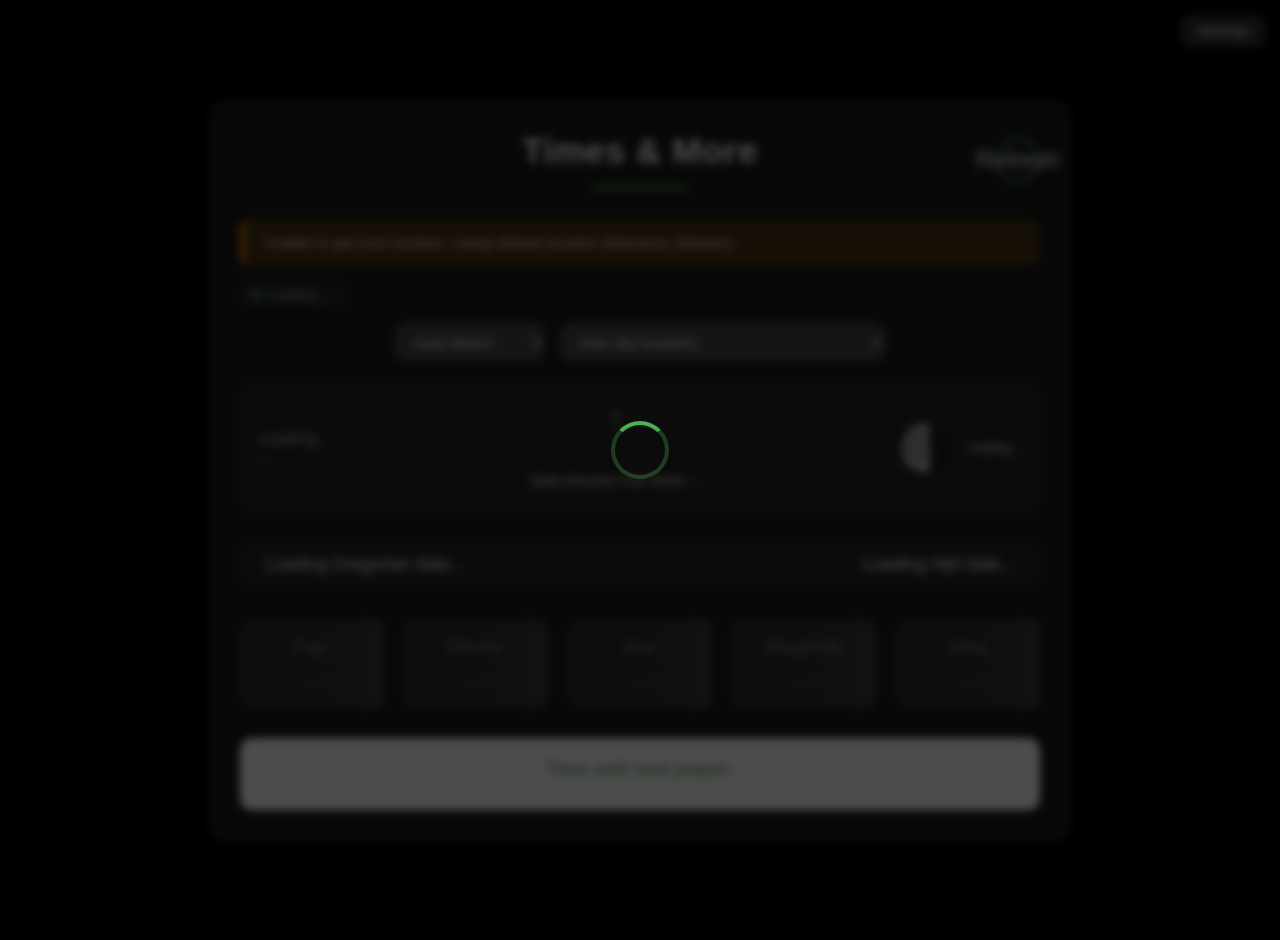
==== commit b728fb81: "fixing ..." ====
--- a/index.html
+++ b/index.html
@@ -23,7 +23,7 @@
         <header class="header">
             <h1>Times & More</h1>
             <button id="refresh-btn" class="refresh-btn" aria-label="Refresh prayer times" title="Refresh prayer times">
-                🔄
+                Refresh
             </button>
         </header>
         
@@ -34,7 +34,7 @@
         </div>
         
         <button id="settings-toggle" class="settings-toggle" aria-label="Toggle settings" aria-expanded="false">
-            ⚙️ Settings
+            Settings
         </button>
         
         <div id="settings-panel" class="settings-panel" hidden aria-label="Application settings">
@@ -87,13 +87,6 @@
                 <small>Applies to all prayers (local adjustment)</small>
             </div>
 
-            <div class="setting-item">
-                <label for="high-contrast">
-                    <input type="checkbox" id="high-contrast">
-                    High contrast
-                </label>
-            </div>
-
             <div class="setting-item settings-actions">
                 <button id="test-notification-btn" class="btn-secondary">Test Notification</button>
                 <button id="share-btn" class="btn-secondary">Share</button>
@@ -128,14 +121,6 @@
                 </select>
             </div>
             
-            <div class="theme-selector" role="region" aria-label="Theme selection">
-                <label for="theme-select" class="visually-hidden">Select theme</label>
-                <select id="theme-select" aria-label="Choose color theme">
-                    <option value="auto">🌓 Auto</option>
-                    <option value="light">☀️ Light</option>
-                    <option value="dark">🌙 Dark</option>
-                </select>
-            </div>
         </div>
         
         <div class="info-row" role="region" aria-label="Location, Qibla, and Moon Phase information">
--- a/static/style.css
+++ b/static/style.css
@@ -8,23 +8,6 @@
 	--card-bg: #fff;
 	--green: #4CAF50;
 	--green-dark: #388E3C;
-}
-
-/* Light theme */
-[data-theme="light"] {
-	--bg-color: #f5f5f5;
-	--container-bg: #ffffff;
-	--text-color: #000000;
-	--text-secondary: rgba(0, 0, 0, 0.7);
-	--card-bg: #f9f9f9;
-	--border-color: rgba(0, 0, 0, 0.1);
-	--info-row-bg: rgba(0, 0, 0, 0.05);
-	--prayer-bg: #f0f0f0;
-	--prayer-hover: #e8e8e8;
-	--countdown-bg: #ffffff;
-	--countdown-text: #000000;
-	--select-bg: rgba(0, 0, 0, 0.1);
-	--select-hover: rgba(0, 0, 0, 0.15);
 }
 
 /* Dark theme (default) */
@@ -342,31 +325,6 @@
 		transition-duration: 0.01ms !important;
 		scroll-behavior: auto !important;
 	}
-}
-
-/* High contrast mode */
-[data-contrast="high"] {
-	--bg-color: #000000;
-	--container-bg: #000000;
-	--text-color: #ffffff;
-	--text-secondary: #ffffff;
-	--border-color: #ffffff;
-	--info-row-bg: #000000;
-	--prayer-bg: #000000;
-	--prayer-hover: #000000;
-	--select-bg: #000000;
-	--select-hover: #111111;
-}
-
-[data-contrast="high"] .container {
-	box-shadow: none;
-}
-
-[data-contrast="high"] .prayer,
-[data-contrast="high"] .settings-panel,
-[data-contrast="high"] .info-row,
-[data-contrast="high"] .dates {
-	border: 2px solid #ffffff;
 }
 
 body {
@@ -456,14 +414,12 @@
 }
 
 .language-selector,
-.calculation-selector,
-.theme-selector {
+.calculation-selector {
 	text-align: center;
 }
 
 .language-selector select,
-.calculation-selector select,
-.theme-selector select {
+.calculation-selector select {
 	background: var(--select-bg, rgba(255, 255, 255, 0.2));
 	color: var(--text-color, white);
 	border: none;
@@ -476,20 +432,17 @@
 }
 
 .language-selector select:hover,
-.calculation-selector select:hover,
-.theme-selector select:hover {
+.calculation-selector select:hover {
 	background: var(--select-hover, rgba(255, 255, 255, 0.3));
 }
 
 .language-selector select:focus,
-.calculation-selector select:focus,
-.theme-selector select:focus {
+.calculation-selector select:focus {
 	background: var(--select-hover, rgba(255, 255, 255, 0.35));
 }
 
 .language-selector select option,
-.calculation-selector select option,
-.theme-selector select option {
+.calculation-selector select option {
 	background: var(--prayer-bg, #333);
 	color: var(--text-color, white);
 }
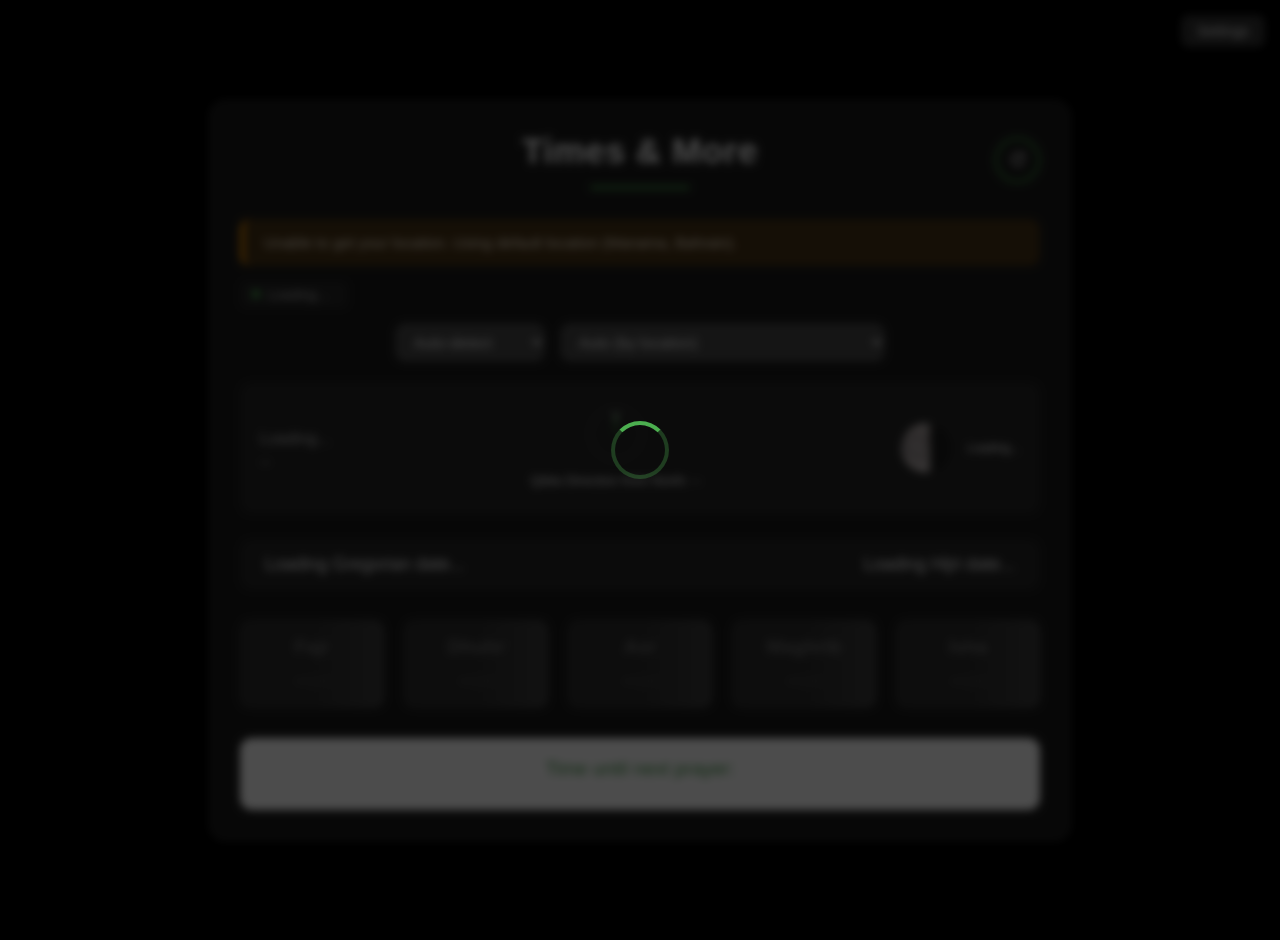
==== commit 3a555256: "icon update" ====
--- a/index.html
+++ b/index.html
@@ -23,7 +23,9 @@
         <header class="header">
             <h1>Times & More</h1>
             <button id="refresh-btn" class="refresh-btn" aria-label="Refresh prayer times" title="Refresh prayer times">
-                Refresh
+                <svg class="refresh-icon" viewBox="0 0 24 24" width="20" height="20" aria-hidden="true" focusable="false">
+                    <path d="M17.65 6.35A7.95 7.95 0 0 0 12 4a8 8 0 1 0 7.9 9.2 1 1 0 1 0-1.97-.34A6 6 0 1 1 12 6c1.3 0 2.5.42 3.47 1.13L14 9h6V3l-2.35 3.35Z" fill="currentColor"/>
+                </svg>
             </button>
         </header>
         
--- a/static/style.css
+++ b/static/style.css
@@ -378,7 +378,6 @@
 	background: transparent;
 	border: 2px solid var(--green);
 	color: var(--text-color, white);
-	font-size: 1.5rem;
 	width: 45px;
 	height: 45px;
 	border-radius: 50%;
@@ -387,6 +386,10 @@
 	display: flex;
 	align-items: center;
 	justify-content: center;
+}
+
+.refresh-btn .refresh-icon {
+	display: block;
 }
 
 .refresh-btn:hover {
